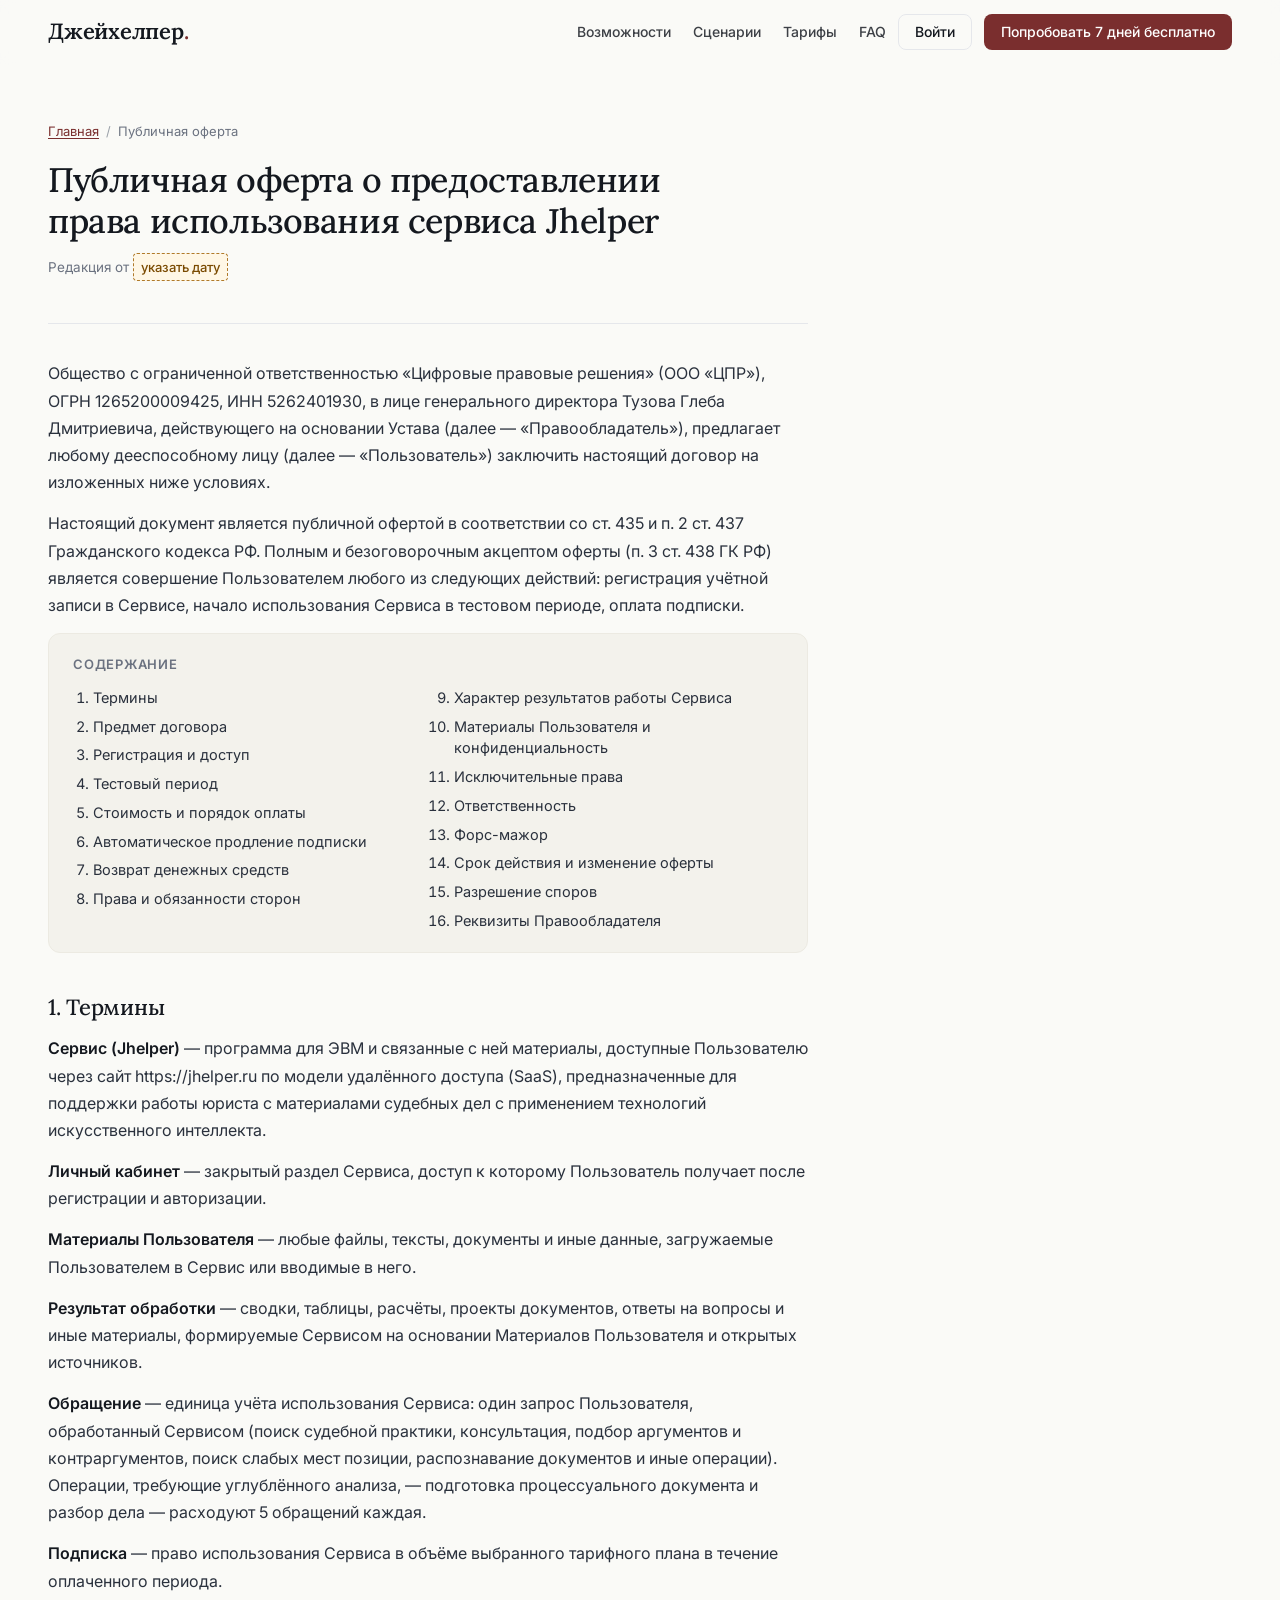
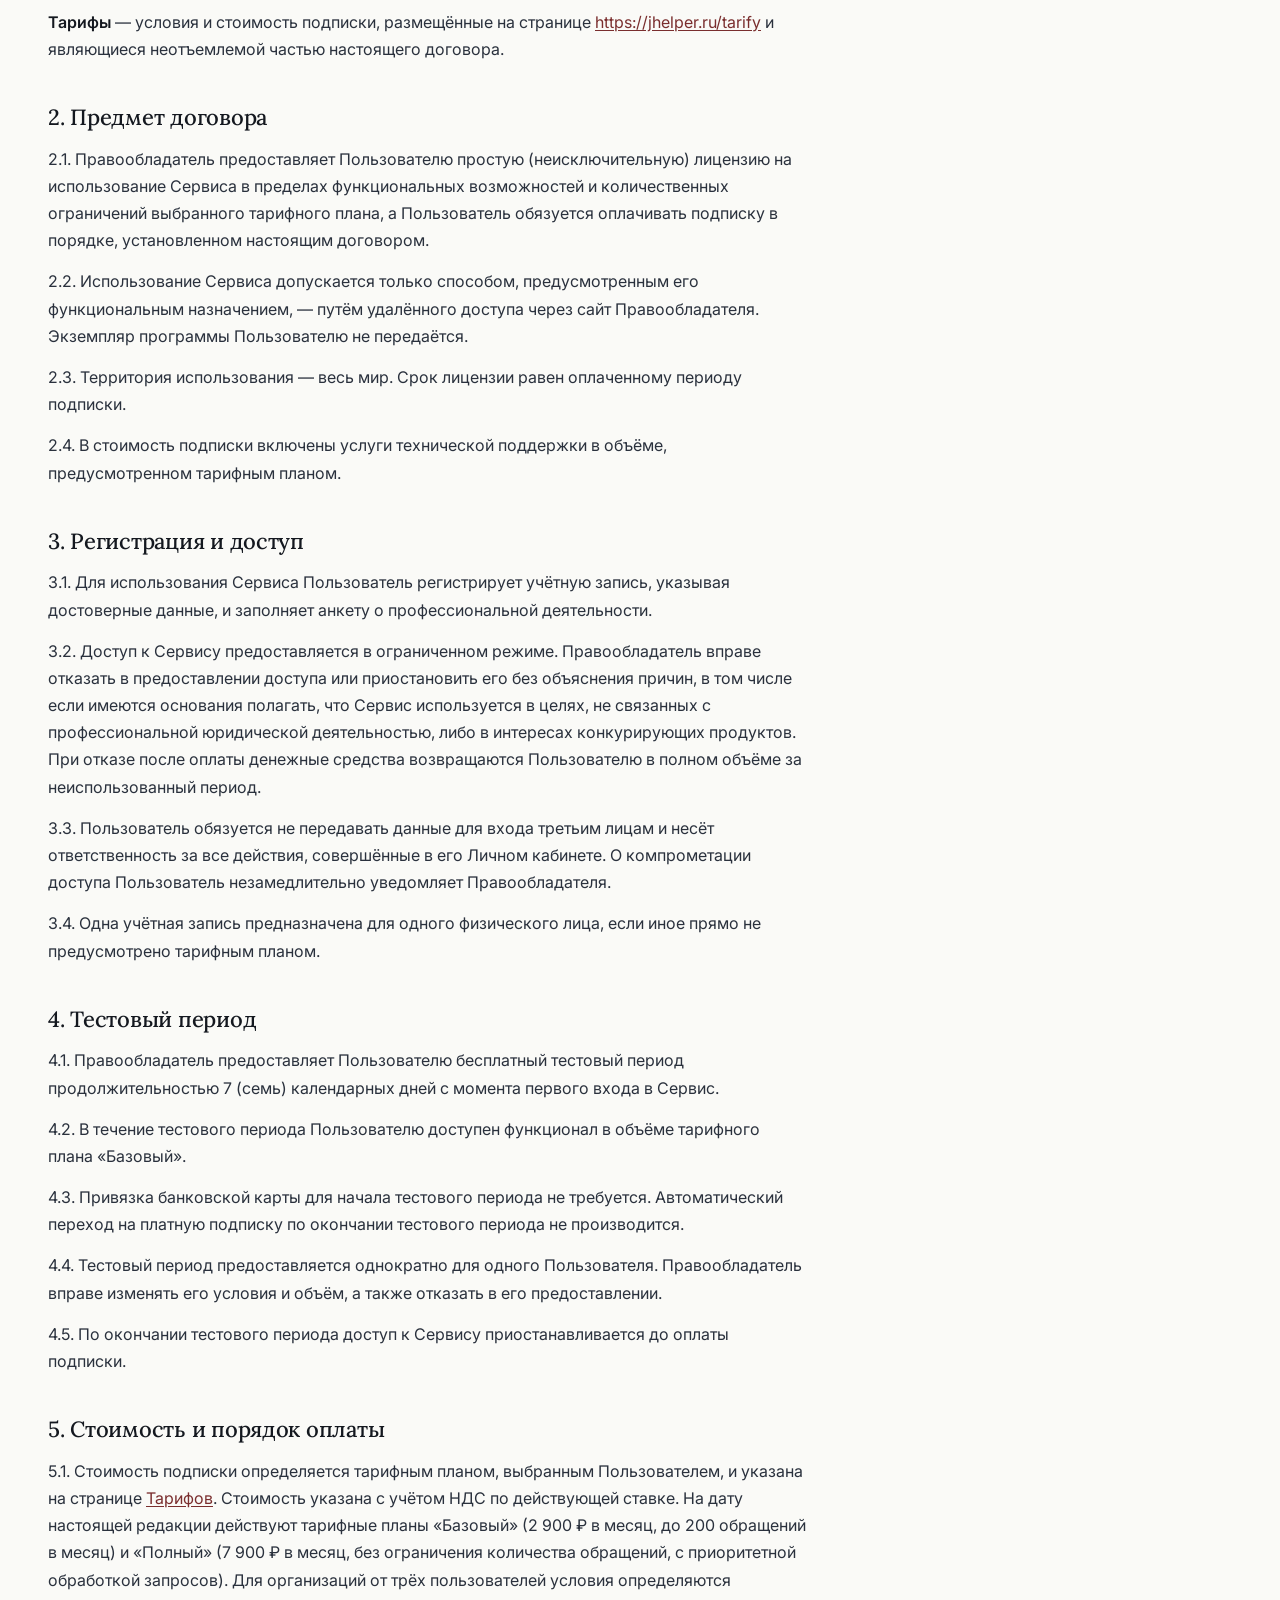
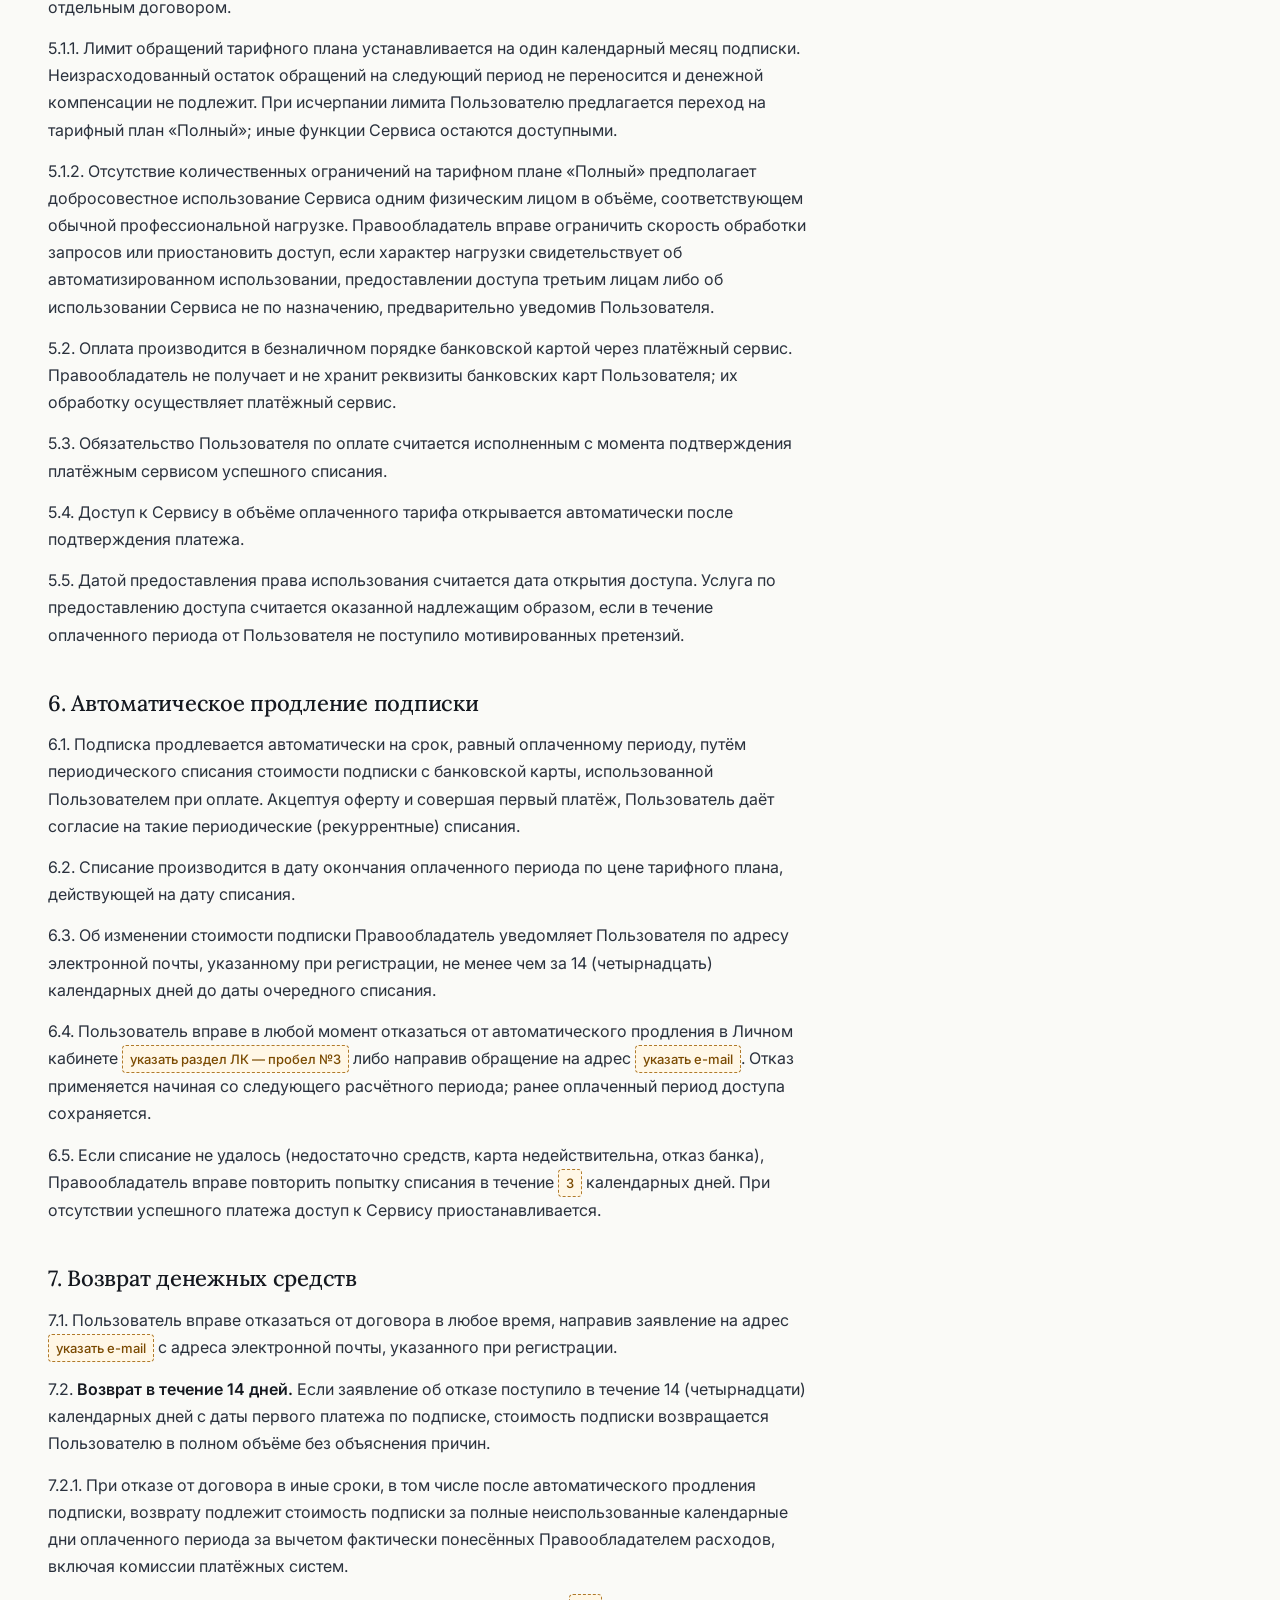
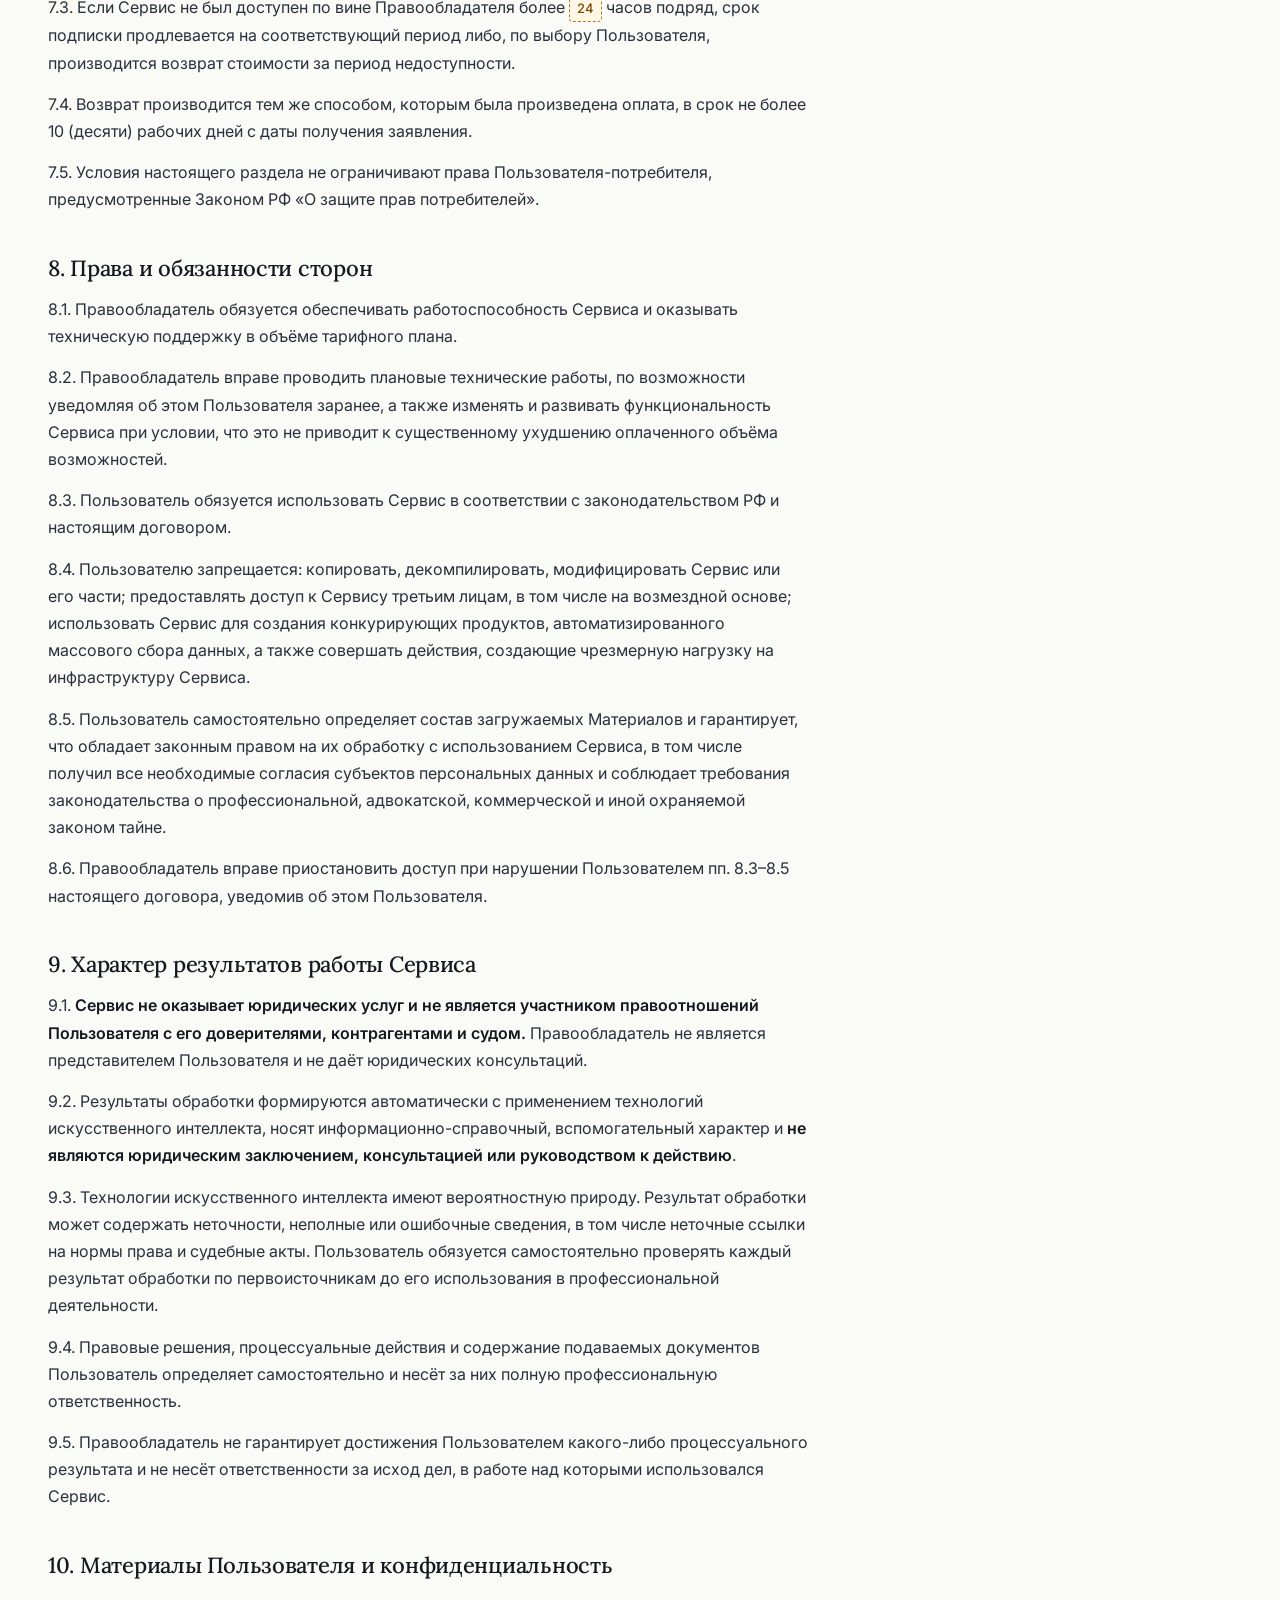
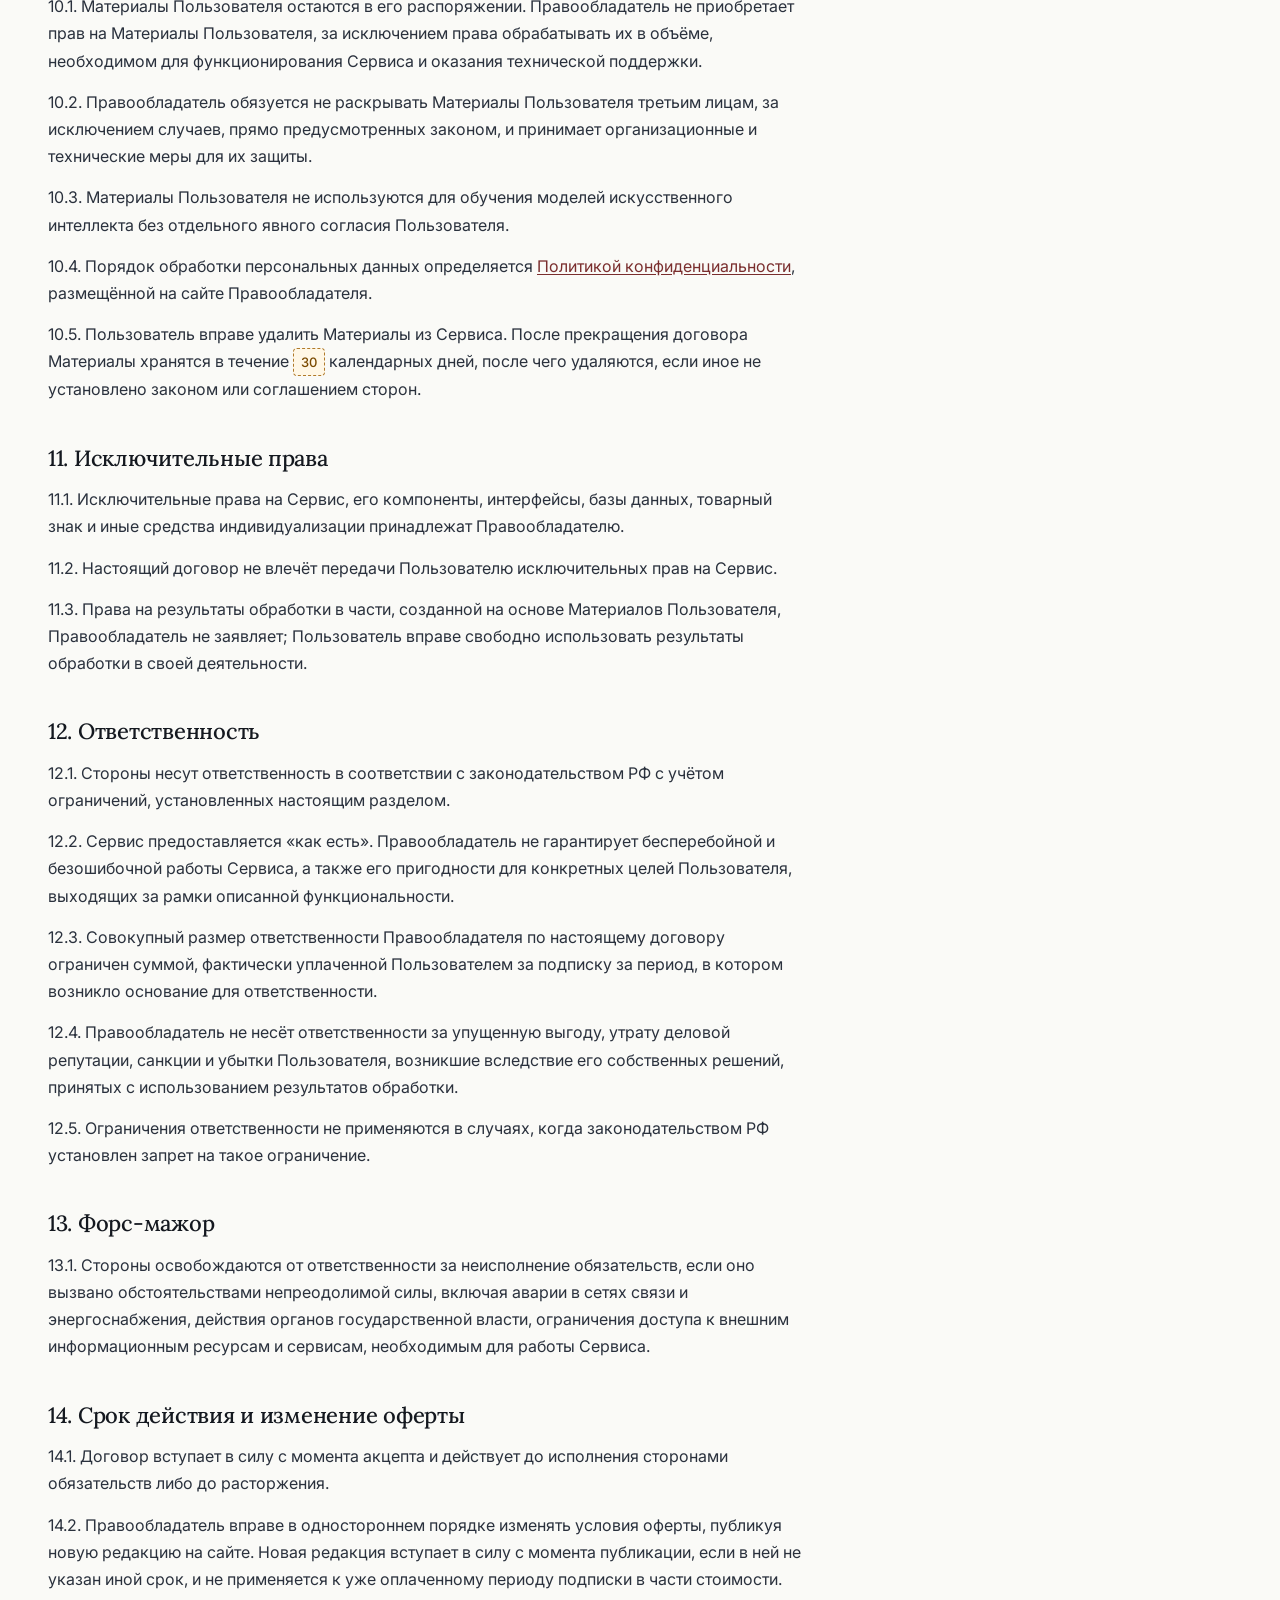
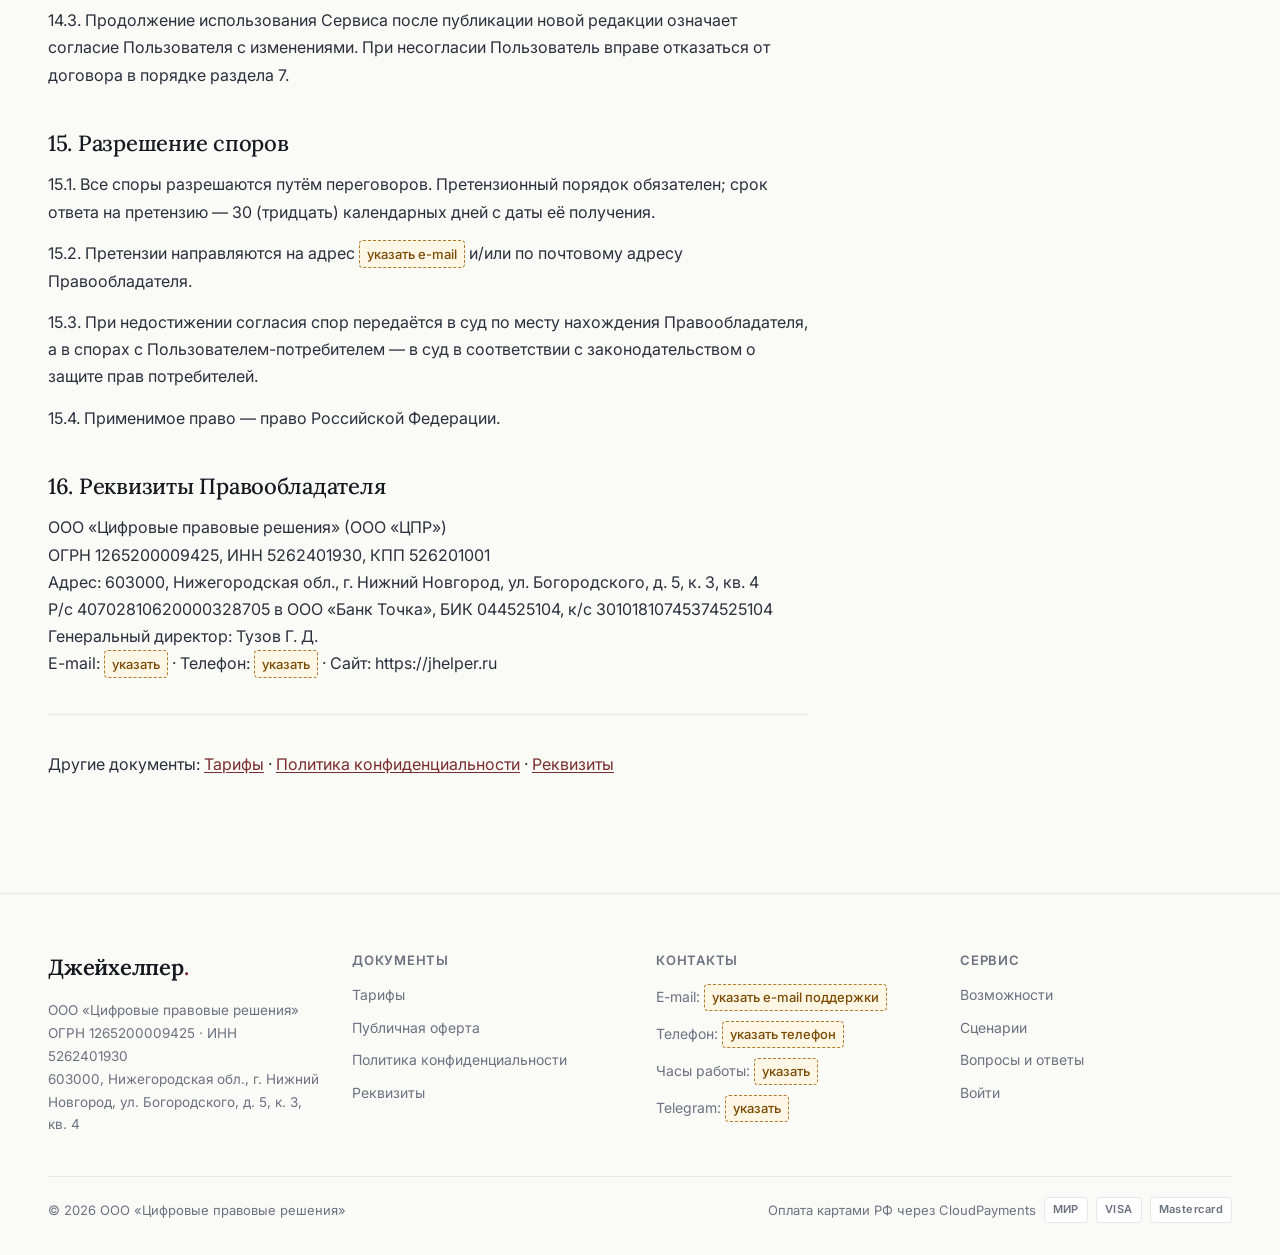
==== oferta/index.html @ c5716c8e "Прототип пересборки лендинга jhelper.ru под доверие Статический HTML/CSS-прототип по «Плану пересбор" ====
<!doctype html>
<html lang="ru">
<head>
<meta charset="utf-8">
<meta name="viewport" content="width=device-width, initial-scale=1, maximum-scale=5, viewport-fit=cover">
<title>Публичная оферта · Джейхелпер</title>
<meta name="description" content="Публичная оферта о предоставлении права использования сервиса Jhelper. ООО «Цифровые правовые решения»: предмет договора, тестовый период, стоимость, автопродление, возврат, ответственность.">
<meta name="robots" content="index, follow">
<link rel="icon" href="data:image/svg+xml;utf8,<svg xmlns='http://www.w3.org/2000/svg' viewBox='0 0 32 32'><rect width='32' height='32' rx='6' fill='%237A2E2E'/><text x='16' y='23' text-anchor='middle' font-family='Georgia,serif' font-size='19' font-weight='600' fill='%23FAFAF7'>Д</text></svg>">
<link rel="preconnect" href="https://fonts.googleapis.com">
<link rel="preconnect" href="https://fonts.gstatic.com" crossorigin>
<link rel="stylesheet" href="https://fonts.googleapis.com/css2?family=Inter:wght@400;500;600;700&family=Lora:ital,wght@0,400;0,500;0,600;1,400;1,500&display=swap">
<link rel="stylesheet" href="/assets/tokens.css">
<link rel="stylesheet" href="/assets/legal.css">
</head>
<body>

<header class="app-header" id="header">
  <div class="container-x app-header-inner">
    <a href="/" class="logo">Джейхелпер<span class="dot">.</span></a>
    <nav class="nav">
      <div class="nav-links">
        <a href="/#features">Возможности</a>
        <a href="/#use-cases">Сценарии</a>
        <a href="/tarify">Тарифы</a>
        <a href="/#faq">FAQ</a>
      </div>
      <a href="/#signin" class="btn btn-secondary btn-sm">Войти</a>
      <a href="/#trial" class="btn btn-primary btn-sm">Попробовать 7 дней бесплатно</a>
      <button class="menu-toggle" id="menuToggle" aria-label="Меню" aria-expanded="false">
        <svg width="20" height="20" viewBox="0 0 24 24" fill="none" stroke="currentColor" stroke-width="1.8" stroke-linecap="round"><path d="M4 7h16M4 12h16M4 17h16"/></svg>
      </button>
    </nav>
  </div>
</header>

<div class="mobile-menu" id="mobileMenu">
  <a href="/#features">Возможности</a>
  <a href="/#use-cases">Сценарии</a>
  <a href="/tarify">Тарифы</a>
  <a href="/#faq">FAQ</a>
  <a href="/#trial" class="btn btn-primary">Попробовать 7 дней бесплатно</a>
</div>

<main class="legal-page">
  <div class="container-x">
    <div class="legal-doc">

      <div class="breadcrumbs"><a href="/">Главная</a><span class="sep">/</span>Публичная оферта</div>

      <div class="legal-head">
        <h1>Публичная оферта о предоставлении права использования сервиса Jhelper</h1>
        <p class="meta">Редакция от <span class="todo">указать дату</span></p>
      </div>

      <p>Общество с ограниченной ответственностью «Цифровые правовые решения» (ООО «ЦПР»), ОГРН 1265200009425, ИНН 5262401930, в лице генерального директора Тузова Глеба Дмитриевича, действующего на основании Устава (далее — «Правообладатель»), предлагает любому дееспособному лицу (далее — «Пользователь») заключить настоящий договор на изложенных ниже условиях.</p>

      <p>Настоящий документ является публичной офертой в соответствии со ст. 435 и п. 2 ст. 437 Гражданского кодекса РФ. Полным и безоговорочным акцептом оферты (п. 3 ст. 438 ГК РФ) является совершение Пользователем любого из следующих действий: регистрация учётной записи в Сервисе, начало использования Сервиса в тестовом периоде, оплата подписки.</p>

      <nav class="toc" aria-label="Содержание">
        <div class="toc-title">Содержание</div>
        <ol>
          <li><a href="#p1">Термины</a></li>
          <li><a href="#p2">Предмет договора</a></li>
          <li><a href="#p3">Регистрация и доступ</a></li>
          <li><a href="#p4">Тестовый период</a></li>
          <li><a href="#p5">Стоимость и порядок оплаты</a></li>
          <li><a href="#p6">Автоматическое продление подписки</a></li>
          <li><a href="#p7">Возврат денежных средств</a></li>
          <li><a href="#p8">Права и обязанности сторон</a></li>
          <li><a href="#p9">Характер результатов работы Сервиса</a></li>
          <li><a href="#p10">Материалы Пользователя и конфиденциальность</a></li>
          <li><a href="#p11">Исключительные права</a></li>
          <li><a href="#p12">Ответственность</a></li>
          <li><a href="#p13">Форс-мажор</a></li>
          <li><a href="#p14">Срок действия и изменение оферты</a></li>
          <li><a href="#p15">Разрешение споров</a></li>
          <li><a href="#p16">Реквизиты Правообладателя</a></li>
        </ol>
      </nav>

      <h2 id="p1">1. Термины</h2>
      <p><strong>Сервис (Jhelper)</strong> — программа для ЭВМ и связанные с ней материалы, доступные Пользователю через сайт https://jhelper.ru по модели удалённого доступа (SaaS), предназначенные для поддержки работы юриста с материалами судебных дел с применением технологий искусственного интеллекта.</p>
      <p><strong>Личный кабинет</strong> — закрытый раздел Сервиса, доступ к которому Пользователь получает после регистрации и авторизации.</p>
      <p><strong>Материалы Пользователя</strong> — любые файлы, тексты, документы и иные данные, загружаемые Пользователем в Сервис или вводимые в него.</p>
      <p><strong>Результат обработки</strong> — сводки, таблицы, расчёты, проекты документов, ответы на вопросы и иные материалы, формируемые Сервисом на основании Материалов Пользователя и открытых источников.</p>
      <p><strong>Обращение</strong> — единица учёта использования Сервиса: один запрос Пользователя, обработанный Сервисом (поиск судебной практики, консультация, подбор аргументов и контраргументов, поиск слабых мест позиции, распознавание документов и иные операции). Операции, требующие углублённого анализа, — подготовка процессуального документа и разбор дела — расходуют 5 обращений каждая.</p>
      <p><strong>Подписка</strong> — право использования Сервиса в объёме выбранного тарифного плана в течение оплаченного периода.</p>
      <p><strong>Тарифы</strong> — условия и стоимость подписки, размещённые на странице <a href="/tarify">https://jhelper.ru/tarify</a> и являющиеся неотъемлемой частью настоящего договора.</p>

      <h2 id="p2">2. Предмет договора</h2>
      <p>2.1. Правообладатель предоставляет Пользователю простую (неисключительную) лицензию на использование Сервиса в пределах функциональных возможностей и количественных ограничений выбранного тарифного плана, а Пользователь обязуется оплачивать подписку в порядке, установленном настоящим договором.</p>
      <p>2.2. Использование Сервиса допускается только способом, предусмотренным его функциональным назначением, — путём удалённого доступа через сайт Правообладателя. Экземпляр программы Пользователю не передаётся.</p>
      <p>2.3. Территория использования — весь мир. Срок лицензии равен оплаченному периоду подписки.</p>
      <p>2.4. В стоимость подписки включены услуги технической поддержки в объёме, предусмотренном тарифным планом.</p>

      <h2 id="p3">3. Регистрация и доступ</h2>
      <p>3.1. Для использования Сервиса Пользователь регистрирует учётную запись, указывая достоверные данные, и заполняет анкету о профессиональной деятельности.</p>
      <p>3.2. Доступ к Сервису предоставляется в ограниченном режиме. Правообладатель вправе отказать в предоставлении доступа или приостановить его без объяснения причин, в том числе если имеются основания полагать, что Сервис используется в целях, не связанных с профессиональной юридической деятельностью, либо в интересах конкурирующих продуктов. При отказе после оплаты денежные средства возвращаются Пользователю в полном объёме за неиспользованный период.</p>
      <p>3.3. Пользователь обязуется не передавать данные для входа третьим лицам и несёт ответственность за все действия, совершённые в его Личном кабинете. О компрометации доступа Пользователь незамедлительно уведомляет Правообладателя.</p>
      <p>3.4. Одна учётная запись предназначена для одного физического лица, если иное прямо не предусмотрено тарифным планом.</p>

      <h2 id="p4">4. Тестовый период</h2>
      <p>4.1. Правообладатель предоставляет Пользователю бесплатный тестовый период продолжительностью 7 (семь) календарных дней с момента первого входа в Сервис.</p>
      <p>4.2. В течение тестового периода Пользователю доступен функционал в объёме тарифного плана «Базовый».</p>
      <p>4.3. Привязка банковской карты для начала тестового периода не требуется. Автоматический переход на платную подписку по окончании тестового периода не производится.</p>
      <p>4.4. Тестовый период предоставляется однократно для одного Пользователя. Правообладатель вправе изменять его условия и объём, а также отказать в его предоставлении.</p>
      <p>4.5. По окончании тестового периода доступ к Сервису приостанавливается до оплаты подписки.</p>

      <h2 id="p5">5. Стоимость и порядок оплаты</h2>
      <p>5.1. Стоимость подписки определяется тарифным планом, выбранным Пользователем, и указана на странице <a href="/tarify">Тарифов</a>. Стоимость указана с учётом НДС по действующей ставке. На дату настоящей редакции действуют тарифные планы «Базовый» (2 900 ₽ в месяц, до 200 обращений в месяц) и «Полный» (7 900 ₽ в месяц, без ограничения количества обращений, с приоритетной обработкой запросов). Для организаций от трёх пользователей условия определяются отдельным договором.</p>
      <p>5.1.1. Лимит обращений тарифного плана устанавливается на один календарный месяц подписки. Неизрасходованный остаток обращений на следующий период не переносится и денежной компенсации не подлежит. При исчерпании лимита Пользователю предлагается переход на тарифный план «Полный»; иные функции Сервиса остаются доступными.</p>
      <p>5.1.2. Отсутствие количественных ограничений на тарифном плане «Полный» предполагает добросовестное использование Сервиса одним физическим лицом в объёме, соответствующем обычной профессиональной нагрузке. Правообладатель вправе ограничить скорость обработки запросов или приостановить доступ, если характер нагрузки свидетельствует об автоматизированном использовании, предоставлении доступа третьим лицам либо об использовании Сервиса не по назначению, предварительно уведомив Пользователя.</p>
      <p>5.2. Оплата производится в безналичном порядке банковской картой через платёжный сервис. Правообладатель не получает и не хранит реквизиты банковских карт Пользователя; их обработку осуществляет платёжный сервис.</p>
      <p>5.3. Обязательство Пользователя по оплате считается исполненным с момента подтверждения платёжным сервисом успешного списания.</p>
      <p>5.4. Доступ к Сервису в объёме оплаченного тарифа открывается автоматически после подтверждения платежа.</p>
      <p>5.5. Датой предоставления права использования считается дата открытия доступа. Услуга по предоставлению доступа считается оказанной надлежащим образом, если в течение оплаченного периода от Пользователя не поступило мотивированных претензий.</p>

      <h2 id="p6">6. Автоматическое продление подписки</h2>
      <p>6.1. Подписка продлевается автоматически на срок, равный оплаченному периоду, путём периодического списания стоимости подписки с банковской карты, использованной Пользователем при оплате. Акцептуя оферту и совершая первый платёж, Пользователь даёт согласие на такие периодические (рекуррентные) списания.</p>
      <p>6.2. Списание производится в дату окончания оплаченного периода по цене тарифного плана, действующей на дату списания.</p>
      <p>6.3. Об изменении стоимости подписки Правообладатель уведомляет Пользователя по адресу электронной почты, указанному при регистрации, не менее чем за 14 (четырнадцать) календарных дней до даты очередного списания.</p>
      <p>6.4. Пользователь вправе в любой момент отказаться от автоматического продления в Личном кабинете <span class="todo">указать раздел ЛК — пробел №3</span> либо направив обращение на адрес <span class="todo">указать e-mail</span>. Отказ применяется начиная со следующего расчётного периода; ранее оплаченный период доступа сохраняется.</p>
      <p>6.5. Если списание не удалось (недостаточно средств, карта недействительна, отказ банка), Правообладатель вправе повторить попытку списания в течение <span class="todo">3</span> календарных дней. При отсутствии успешного платежа доступ к Сервису приостанавливается.</p>

      <h2 id="p7">7. Возврат денежных средств</h2>
      <p>7.1. Пользователь вправе отказаться от договора в любое время, направив заявление на адрес <span class="todo">указать e-mail</span> с адреса электронной почты, указанного при регистрации.</p>
      <p>7.2. <strong>Возврат в течение 14 дней.</strong> Если заявление об отказе поступило в течение 14 (четырнадцати) календарных дней с даты первого платежа по подписке, стоимость подписки возвращается Пользователю в полном объёме без объяснения причин.</p>
      <p>7.2.1. При отказе от договора в иные сроки, в том числе после автоматического продления подписки, возврату подлежит стоимость подписки за полные неиспользованные календарные дни оплаченного периода за вычетом фактически понесённых Правообладателем расходов, включая комиссии платёжных систем.</p>
      <p>7.3. Если Сервис не был доступен по вине Правообладателя более <span class="todo">24</span> часов подряд, срок подписки продлевается на соответствующий период либо, по выбору Пользователя, производится возврат стоимости за период недоступности.</p>
      <p>7.4. Возврат производится тем же способом, которым была произведена оплата, в срок не более 10 (десяти) рабочих дней с даты получения заявления.</p>
      <p>7.5. Условия настоящего раздела не ограничивают права Пользователя-потребителя, предусмотренные Законом РФ «О защите прав потребителей».</p>

      <h2 id="p8">8. Права и обязанности сторон</h2>
      <p>8.1. Правообладатель обязуется обеспечивать работоспособность Сервиса и оказывать техническую поддержку в объёме тарифного плана.</p>
      <p>8.2. Правообладатель вправе проводить плановые технические работы, по возможности уведомляя об этом Пользователя заранее, а также изменять и развивать функциональность Сервиса при условии, что это не приводит к существенному ухудшению оплаченного объёма возможностей.</p>
      <p>8.3. Пользователь обязуется использовать Сервис в соответствии с законодательством РФ и настоящим договором.</p>
      <p>8.4. Пользователю запрещается: копировать, декомпилировать, модифицировать Сервис или его части; предоставлять доступ к Сервису третьим лицам, в том числе на возмездной основе; использовать Сервис для создания конкурирующих продуктов, автоматизированного массового сбора данных, а также совершать действия, создающие чрезмерную нагрузку на инфраструктуру Сервиса.</p>
      <p>8.5. Пользователь самостоятельно определяет состав загружаемых Материалов и гарантирует, что обладает законным правом на их обработку с использованием Сервиса, в том числе получил все необходимые согласия субъектов персональных данных и соблюдает требования законодательства о профессиональной, адвокатской, коммерческой и иной охраняемой законом тайне.</p>
      <p>8.6. Правообладатель вправе приостановить доступ при нарушении Пользователем пп. 8.3–8.5 настоящего договора, уведомив об этом Пользователя.</p>

      <h2 id="p9">9. Характер результатов работы Сервиса</h2>
      <p>9.1. <strong>Сервис не оказывает юридических услуг и не является участником правоотношений Пользователя с его доверителями, контрагентами и судом.</strong> Правообладатель не является представителем Пользователя и не даёт юридических консультаций.</p>
      <p>9.2. Результаты обработки формируются автоматически с применением технологий искусственного интеллекта, носят информационно-справочный, вспомогательный характер и <strong>не являются юридическим заключением, консультацией или руководством к действию</strong>.</p>
      <p>9.3. Технологии искусственного интеллекта имеют вероятностную природу. Результат обработки может содержать неточности, неполные или ошибочные сведения, в том числе неточные ссылки на нормы права и судебные акты. Пользователь обязуется самостоятельно проверять каждый результат обработки по первоисточникам до его использования в профессиональной деятельности.</p>
      <p>9.4. Правовые решения, процессуальные действия и содержание подаваемых документов Пользователь определяет самостоятельно и несёт за них полную профессиональную ответственность.</p>
      <p>9.5. Правообладатель не гарантирует достижения Пользователем какого-либо процессуального результата и не несёт ответственности за исход дел, в работе над которыми использовался Сервис.</p>

      <h2 id="p10">10. Материалы Пользователя и конфиденциальность</h2>
      <p>10.1. Материалы Пользователя остаются в его распоряжении. Правообладатель не приобретает прав на Материалы Пользователя, за исключением права обрабатывать их в объёме, необходимом для функционирования Сервиса и оказания технической поддержки.</p>
      <p>10.2. Правообладатель обязуется не раскрывать Материалы Пользователя третьим лицам, за исключением случаев, прямо предусмотренных законом, и принимает организационные и технические меры для их защиты.</p>
      <p>10.3. Материалы Пользователя не используются для обучения моделей искусственного интеллекта без отдельного явного согласия Пользователя.</p>
      <p>10.4. Порядок обработки персональных данных определяется <a href="/privacy">Политикой конфиденциальности</a>, размещённой на сайте Правообладателя.</p>
      <p>10.5. Пользователь вправе удалить Материалы из Сервиса. После прекращения договора Материалы хранятся в течение <span class="todo">30</span> календарных дней, после чего удаляются, если иное не установлено законом или соглашением сторон.</p>

      <h2 id="p11">11. Исключительные права</h2>
      <p>11.1. Исключительные права на Сервис, его компоненты, интерфейсы, базы данных, товарный знак и иные средства индивидуализации принадлежат Правообладателю.</p>
      <p>11.2. Настоящий договор не влечёт передачи Пользователю исключительных прав на Сервис.</p>
      <p>11.3. Права на результаты обработки в части, созданной на основе Материалов Пользователя, Правообладатель не заявляет; Пользователь вправе свободно использовать результаты обработки в своей деятельности.</p>

      <h2 id="p12">12. Ответственность</h2>
      <p>12.1. Стороны несут ответственность в соответствии с законодательством РФ с учётом ограничений, установленных настоящим разделом.</p>
      <p>12.2. Сервис предоставляется «как есть». Правообладатель не гарантирует бесперебойной и безошибочной работы Сервиса, а также его пригодности для конкретных целей Пользователя, выходящих за рамки описанной функциональности.</p>
      <p>12.3. Совокупный размер ответственности Правообладателя по настоящему договору ограничен суммой, фактически уплаченной Пользователем за подписку за период, в котором возникло основание для ответственности.</p>
      <p>12.4. Правообладатель не несёт ответственности за упущенную выгоду, утрату деловой репутации, санкции и убытки Пользователя, возникшие вследствие его собственных решений, принятых с использованием результатов обработки.</p>
      <p>12.5. Ограничения ответственности не применяются в случаях, когда законодательством РФ установлен запрет на такое ограничение.</p>

      <h2 id="p13">13. Форс-мажор</h2>
      <p>13.1. Стороны освобождаются от ответственности за неисполнение обязательств, если оно вызвано обстоятельствами непреодолимой силы, включая аварии в сетях связи и энергоснабжения, действия органов государственной власти, ограничения доступа к внешним информационным ресурсам и сервисам, необходимым для работы Сервиса.</p>

      <h2 id="p14">14. Срок действия и изменение оферты</h2>
      <p>14.1. Договор вступает в силу с момента акцепта и действует до исполнения сторонами обязательств либо до расторжения.</p>
      <p>14.2. Правообладатель вправе в одностороннем порядке изменять условия оферты, публикуя новую редакцию на сайте. Новая редакция вступает в силу с момента публикации, если в ней не указан иной срок, и не применяется к уже оплаченному периоду подписки в части стоимости.</p>
      <p>14.3. Продолжение использования Сервиса после публикации новой редакции означает согласие Пользователя с изменениями. При несогласии Пользователь вправе отказаться от договора в порядке раздела 7.</p>

      <h2 id="p15">15. Разрешение споров</h2>
      <p>15.1. Все споры разрешаются путём переговоров. Претензионный порядок обязателен; срок ответа на претензию — 30 (тридцать) календарных дней с даты её получения.</p>
      <p>15.2. Претензии направляются на адрес <span class="todo">указать e-mail</span> и/или по почтовому адресу Правообладателя.</p>
      <p>15.3. При недостижении согласия спор передаётся в суд по месту нахождения Правообладателя, а в спорах с Пользователем-потребителем — в суд в соответствии с законодательством о защите прав потребителей.</p>
      <p>15.4. Применимое право — право Российской Федерации.</p>

      <h2 id="p16">16. Реквизиты Правообладателя</h2>
      <p>
        ООО «Цифровые правовые решения» (ООО «ЦПР»)<br>
        ОГРН 1265200009425, ИНН 5262401930, КПП 526201001<br>
        Адрес: 603000, Нижегородская обл., г. Нижний Новгород, ул. Богородского, д. 5, к. 3, кв. 4<br>
        Р/с 40702810620000328705 в ООО «Банк Точка», БИК 044525104, к/с 30101810745374525104<br>
        Генеральный директор: Тузов Г. Д.<br>
        E-mail: <span class="todo">указать</span> · Телефон: <span class="todo">указать</span> · Сайт: https://jhelper.ru
      </p>

      <hr>

      <p>Другие документы: <a href="/tarify">Тарифы</a> · <a href="/privacy">Политика конфиденциальности</a> · <a href="/rekvizity">Реквизиты</a></p>

    </div>
  </div>
</main>

<footer class="site-footer">
  <div class="container-x">
    <div class="footer-cols">
      <div>
        <a href="/" class="logo">Джейхелпер<span class="dot">.</span></a>
        <p class="footer-legal">
          ООО «Цифровые правовые решения»<br>
          ОГРН 1265200009425 · ИНН 5262401930<br>
          603000, Нижегородская обл., г. Нижний Новгород, ул. Богородского, д. 5, к. 3, кв. 4
        </p>
      </div>
      <div>
        <div class="footer-col-title">Документы</div>
        <ul class="footer-list">
          <li><a href="/tarify">Тарифы</a></li>
          <li><a href="/oferta">Публичная оферта</a></li>
          <li><a href="/privacy">Политика конфиденциальности</a></li>
          <li><a href="/rekvizity">Реквизиты</a></li>
        </ul>
      </div>
      <div>
        <div class="footer-col-title">Контакты</div>
        <ul class="footer-list">
          <li>E-mail: <span class="todo">указать e-mail поддержки</span></li>
          <li>Телефон: <span class="todo">указать телефон</span></li>
          <li>Часы работы: <span class="todo">указать</span></li>
          <li>Telegram: <span class="todo">указать</span></li>
        </ul>
      </div>
      <div>
        <div class="footer-col-title">Сервис</div>
        <ul class="footer-list">
          <li><a href="/#features">Возможности</a></li>
          <li><a href="/#use-cases">Сценарии</a></li>
          <li><a href="/#faq">Вопросы и ответы</a></li>
          <li><a href="/#signin">Войти</a></li>
        </ul>
      </div>
    </div>
    <div class="footer-bottom">
      <span>© 2026 ООО «Цифровые правовые решения»</span>
      <span class="pay-row">
        Оплата картами РФ через CloudPayments
        <span class="pay-chip">МИР</span>
        <span class="pay-chip">VISA</span>
        <span class="pay-chip">Mastercard</span>
      </span>
    </div>
  </div>
</footer>

<script src="/assets/app.js"></script>
</body>
</html>
---- assets/tokens.css ----
/* ============================================================
   Джейхелпер — дизайн-система
   Токены и базовые компоненты сняты один-в-один с боевого сайта
   jhelper.ru (_next/static/css/c8d12f613b86bd75.css).
   Новых цветов, радиусов и шрифтов не вводится.
   ============================================================ */

:root {
  --bg: #FAFAF7;
  --bg-soft: #F3F2EC;
  --bg-elevated: #FFFFFF;
  --bg-dark: #14181F;

  --text-primary: #14181F;
  --text-secondary: #6B7280;
  --text-muted: #9AA0A8;
  --text-on-dark: #FAFAF7;
  --on-dark-muted: #9AA0A8;

  --border-strong: #E5E7EB;
  --border-soft: #ECEAE2;

  --brand-accent: #7A2E2E;
  --brand-accent-hover: #5F2424;
  --brand-accent-bg: #F5E9E9;
  --secondary-accent: #A8763E;

  --success: #2D7A4E;
  --warning: #B07A2A;

  --font-sans-family: "Inter", -apple-system, BlinkMacSystemFont, "Segoe UI", system-ui, sans-serif;
  --font-serif-family: "Lora", Georgia, "Times New Roman", serif;

  --r-card: 12px;
  --r-btn: 8px;
  --r-pill: 999px;

  --shadow-sm: 0 1px 3px rgba(20, 24, 31, .06);
  --shadow-md: 0 4px 12px rgba(20, 24, 31, .08);
  --shadow-lg: 0 30px 60px -30px rgba(20, 24, 31, .30), 0 12px 24px -12px rgba(20, 24, 31, .10);

  --container: 1240px;

  /* Вторичный текст внутри карточек — с прода (rgb(75,82,96) / rgb(42,49,61)) */
  --text-card-body: #4B5260;
  --text-card-list: #2A313D;
  --text-hero-sub: #404652;
}

/* ---------- Reset ---------- */

*, *::before, *::after { box-sizing: border-box; }

html { -webkit-text-size-adjust: 100%; scroll-behavior: smooth; }

body {
  margin: 0;
  background: var(--bg);
  color: var(--text-primary);
  font-family: var(--font-sans-family);
  font-size: 17px;
  line-height: 1.6;
  -webkit-font-smoothing: antialiased;
  text-rendering: optimizeLegibility;
  width: 100%;
  position: relative;
  overflow-x: hidden;
}

h1, h2, h3, h4 {
  font-family: var(--font-serif-family);
  font-weight: 500;
  letter-spacing: -.012em;
  margin: 0;
  text-wrap: balance;
}

p { margin: 0; }

a { color: inherit; text-decoration: none; }

img, svg { max-width: 100%; }

ul { margin: 0; padding: 0; }

button { font: inherit; }

:focus-visible {
  outline: 2px solid var(--brand-accent);
  outline-offset: 2px;
  border-radius: 4px;
}

/* ---------- Контейнер ---------- */

.container-x {
  margin-left: auto;
  margin-right: auto;
  width: 100%;
  max-width: var(--container);
  padding-left: max(1rem, env(safe-area-inset-left));
  padding-right: max(1rem, env(safe-area-inset-right));
}

@media (min-width: 640px) {
  .container-x {
    padding-left: max(1.75rem, env(safe-area-inset-left));
    padding-right: max(1.75rem, env(safe-area-inset-right));
  }
}

/* ---------- Карточка ---------- */

.card-x {
  background: var(--bg-elevated);
  border: 1px solid var(--border-strong);
  border-radius: var(--r-card);
  padding: 24px;
  box-shadow: var(--shadow-sm);
}

.card-x.is-clickable {
  transition: transform .18s, box-shadow .18s, border-color .18s;
  cursor: pointer;
}

.card-x.is-clickable:hover {
  transform: translateY(-2px);
  box-shadow: var(--shadow-md);
  border-color: #d8d6cd;
}

/* Единственная сетка карточек на сайте */
.card-grid {
  display: grid;
  gap: 16px;
  grid-template-columns: repeat(auto-fit, minmax(min(280px, 100%), 1fr));
}

@media (min-width: 640px) {
  .card-grid { gap: 20px; }
}

/* ---------- Шапка ---------- */

.app-header {
  position: sticky;
  top: 0;
  z-index: 50;
  padding-top: env(safe-area-inset-top);
  background: rgba(250, 250, 247, .85);
  backdrop-filter: saturate(140%) blur(8px);
  -webkit-backdrop-filter: saturate(140%) blur(8px);
  border-bottom: 1px solid transparent;
  transition: border-color .2s, box-shadow .2s;
}

.app-header.scrolled {
  border-bottom-color: var(--border-strong);
  box-shadow: 0 1px 0 rgba(20, 24, 31, .02);
}

.app-header-inner {
  display: flex;
  align-items: center;
  justify-content: space-between;
  height: 64px;
  gap: 12px;
}

.logo {
  font-family: var(--font-serif-family);
  font-weight: 600;
  font-size: 22px;
  color: var(--text-primary);
  letter-spacing: -.01em;
  display: inline-flex;
  align-items: baseline;
  white-space: nowrap;
}

.logo .dot { color: var(--brand-accent); }

.nav {
  display: flex;
  align-items: center;
  gap: 12px;
}

.nav-links {
  display: none;
  align-items: center;
  gap: 22px;
}

.nav-links a {
  font-size: 14px;
  font-weight: 500;
  color: var(--text-primary);
  opacity: .82;
  transition: opacity .15s;
}

.nav-links a:hover { opacity: 1; }

@media (min-width: 1000px) {
  .nav-links { display: flex; }
}

/* Главный CTA в шапке не помещается рядом с «Войти» и бургером на узких
   экранах — прячем его до 640px, как на проде. В мобильном меню он есть. */
.app-header .btn-primary { display: none; }

@media (min-width: 640px) {
  .app-header .btn-primary { display: inline-flex; }
}

.menu-toggle {
  display: inline-flex;
  align-items: center;
  justify-content: center;
  width: 40px;
  height: 40px;
  background: transparent;
  border: 1px solid var(--border-strong);
  border-radius: var(--r-btn);
  color: var(--text-primary);
  cursor: pointer;
}

@media (min-width: 1000px) {
  .menu-toggle { display: none; }
}

.mobile-menu {
  display: none;
  flex-direction: column;
  gap: 4px;
  padding: 8px max(1rem, env(safe-area-inset-left)) 20px;
  background: var(--bg);
  border-bottom: 1px solid var(--border-strong);
  position: sticky;
  top: 64px;
  z-index: 49;
}

.mobile-menu.open { display: flex; }

@media (min-width: 1000px) {
  .mobile-menu.open { display: none; }
}

.mobile-menu a {
  padding: 12px 4px;
  font-size: 16px;
  font-weight: 500;
  border-bottom: 1px solid var(--border-soft);
}

.mobile-menu .btn { margin-top: 12px; justify-content: center; }

/* ---------- Кнопки ---------- */

.btn {
  display: inline-flex;
  align-items: center;
  justify-content: center;
  white-space: nowrap;
  font-family: var(--font-sans-family);
  font-weight: 500;
  gap: 10px;
  border: 1px solid transparent;
  border-radius: var(--r-btn);
  padding: 16px 26px;
  font-size: 17px;
  line-height: 1;
  cursor: pointer;
  transition: background-color .15s, border-color .15s, color .15s;
}

.btn-primary {
  background: var(--brand-accent);
  color: #fff;
}

.btn-primary:hover {
  background: var(--brand-accent-hover);
  color: #fff;
}

.btn-secondary {
  background: transparent;
  border-color: var(--border-strong);
  color: var(--text-primary);
}

.btn-secondary:hover {
  background: #fff;
  border-color: #cfd1d6;
}

.btn-sm {
  padding: 10px 16px;
  font-size: 14px;
}

.btn-block { width: 100%; }

/* Вторичная кнопка на тёмном фоне (CTA-блок) */
.btn-on-dark {
  background: transparent;
  border-color: rgba(250, 250, 247, .28);
  color: var(--text-on-dark);
}

.btn-on-dark:hover {
  background: rgba(250, 250, 247, .08);
  border-color: rgba(250, 250, 247, .5);
  color: var(--text-on-dark);
}

/* ---------- Секции и заголовки ---------- */

.section {
  padding: 64px 0;
}

@media (min-width: 640px) {
  .section { padding: 110px 0; }
}

.section-soft { background: var(--bg-soft); }
.section-dark { background: var(--bg-dark); color: var(--text-on-dark); }

.sec-eyebrow {
  font-size: 13px;
  font-weight: 600;
  letter-spacing: .08em;
  text-transform: uppercase;
  color: var(--brand-accent);
  margin-bottom: 14px;
}

.sec-title {
  font-size: clamp(28px, 3.5vw, 40px);
  max-width: 720px;
  margin-bottom: 48px;
}

.sec-title.with-lede { margin-bottom: 16px; }

.sec-lede {
  font-size: 17px;
  line-height: 1.6;
  color: var(--text-card-body);
  max-width: 680px;
  margin-bottom: 48px;
}

/* ---------- Карточка: внутренняя типографика ---------- */

.card-title {
  font-size: 20px;
  font-weight: 500;
  line-height: 1.25;
}

.card-text {
  font-size: 15px;
  line-height: 1.55;
  color: var(--text-card-body);
}

.check-list {
  list-style: none;
  padding: 0;
  margin: 8px 0 0;
  display: flex;
  flex-direction: column;
  gap: 8px;
}

.check-list li {
  display: grid;
  grid-template-columns: 16px 1fr;
  gap: 10px;
  font-size: 14px;
  line-height: 1.5;
  color: var(--text-card-list);
  align-items: start;
}

.check-list svg {
  color: var(--brand-accent);
  margin-top: 3px;
}

/* ---------- Пилюля-бейдж ---------- */

.badge {
  display: inline-block;
  background: var(--brand-accent-bg);
  color: var(--brand-accent);
  font-size: 12px;
  font-weight: 600;
  letter-spacing: .06em;
  text-transform: uppercase;
  padding: 4px 10px;
  border-radius: var(--r-pill);
}

/* ---------- Служебное: только для прототипа ---------- */

/* Незаполненные данные. Перед публикацией не должно остаться ни одного. */
.todo {
  display: inline-block;
  background: #FFF7E6;
  border: 1px dashed var(--warning);
  color: #7A4A00;
  font-size: 13px;
  font-weight: 500;
  padding: 2px 7px;
  border-radius: 4px;
}

/* Комментарий к блоку — виден только в прототипе, в прод не переносится. */
.note {
  background: var(--brand-accent-bg);
  border-left: 3px solid var(--brand-accent);
  border-radius: 0 var(--r-btn) var(--r-btn) 0;
  padding: 12px 16px;
  font-size: 13px;
  line-height: 1.55;
  color: #5F2424;
  margin-bottom: 28px;
  max-width: 860px;
}

.note strong { font-weight: 600; }

/* ---------- Футер ---------- */

.site-footer {
  background: var(--bg);
  padding: 56px 0 32px;
  border-top: 1px solid var(--border-strong);
}

.footer-cols {
  display: grid;
  gap: 32px;
  grid-template-columns: repeat(auto-fit, minmax(min(260px, 100%), 1fr));
}

.footer-col-title {
  font-family: var(--font-sans-family);
  font-size: 13px;
  font-weight: 600;
  letter-spacing: .06em;
  text-transform: uppercase;
  color: var(--text-secondary);
  margin-bottom: 14px;
}

.footer-legal {
  font-size: 13.5px;
  line-height: 1.7;
  color: var(--text-secondary);
  margin-top: 14px;
  max-width: 340px;
}

.footer-list {
  list-style: none;
  display: flex;
  flex-direction: column;
  gap: 10px;
  font-size: 14px;
  color: var(--text-secondary);
}

.footer-list a { transition: color .15s; }
.footer-list a:hover { color: var(--brand-accent); }

.footer-bottom {
  margin-top: 40px;
  padding-top: 20px;
  border-top: 1px solid var(--border-strong);
  display: flex;
  justify-content: space-between;
  align-items: center;
  gap: 16px;
  flex-wrap: wrap;
  color: var(--text-secondary);
  font-size: 13px;
}

.pay-row {
  display: flex;
  align-items: center;
  gap: 8px;
  flex-wrap: wrap;
}

.pay-chip {
  border: 1px solid var(--border-strong);
  border-radius: 4px;
  background: var(--bg-elevated);
  padding: 3px 8px;
  font-size: 11px;
  font-weight: 600;
  letter-spacing: .04em;
  color: var(--text-secondary);
}

/* ---------- Утилиты ---------- */

.stack-8 { display: flex; flex-direction: column; gap: 8px; }
.stack-12 { display: flex; flex-direction: column; gap: 12px; }
.fineprint { font-size: 13.5px; color: var(--text-secondary); }
.visually-hidden {
  position: absolute; width: 1px; height: 1px; padding: 0; margin: -1px;
  overflow: hidden; clip: rect(0 0 0 0); white-space: nowrap; border: 0;
}
---- assets/legal.css ----
/* ============================================================
   Джейхелпер — типографика юридических страниц
   /tarify · /oferta · /privacy · /rekvizity
   ============================================================ */

.legal-page {
  padding: 40px 0 80px;
}

@media (min-width: 640px) {
  .legal-page { padding: 56px 0 100px; }
}

.legal-doc {
  max-width: 760px;
}

.legal-head {
  padding-bottom: 28px;
  margin-bottom: 36px;
  border-bottom: 1px solid var(--border-strong);
}

.legal-head h1 {
  font-size: clamp(28px, 4vw, 34px);
  line-height: 1.2;
  margin: 0 0 12px;
}

.legal-head .meta {
  font-size: 13.5px;
  color: var(--text-secondary);
}

.breadcrumbs {
  font-size: 13px;
  color: var(--text-secondary);
  margin-bottom: 18px;
}

.breadcrumbs a { color: var(--brand-accent); }
.breadcrumbs a:hover { text-decoration: underline; }
.breadcrumbs .sep { margin: 0 7px; color: var(--text-muted); }

.legal-doc h2 {
  font-size: 22px;
  line-height: 1.3;
  margin: 40px 0 14px;
  scroll-margin-top: 84px;
}

.legal-doc h2:first-child { margin-top: 0; }

.legal-doc h3 {
  font-size: 18px;
  line-height: 1.35;
  margin: 28px 0 10px;
}

.legal-doc p {
  font-size: 16px;
  line-height: 1.7;
  color: var(--text-card-list);
  margin: 0 0 14px;
}

.legal-doc ul,
.legal-doc ol {
  margin: 0 0 16px;
  padding-left: 22px;
  font-size: 16px;
  line-height: 1.7;
  color: var(--text-card-list);
}

.legal-doc li { margin-bottom: 8px; }

.legal-doc a {
  color: var(--brand-accent);
  text-decoration: underline;
  text-underline-offset: 2px;
}

.legal-doc strong { font-weight: 600; color: var(--text-primary); }

.legal-doc hr {
  border: 0;
  border-top: 1px solid var(--border-strong);
  margin: 36px 0;
}

.legal-doc table {
  width: 100%;
  border-collapse: collapse;
  margin: 0 0 20px;
  font-size: 15px;
}

.legal-doc th,
.legal-doc td {
  border: 1px solid var(--border-strong);
  padding: 10px 14px;
  text-align: left;
  vertical-align: top;
  line-height: 1.55;
}

.legal-doc th {
  background: var(--bg-soft);
  font-weight: 600;
  font-size: 14px;
}

.table-wrap { overflow-x: auto; margin-bottom: 20px; }
.table-wrap table { margin-bottom: 0; }

/* Список определений — реквизиты */
.legal-doc dl {
  margin: 0 0 24px;
  display: grid;
  grid-template-columns: 1fr;
  gap: 0;
}

@media (min-width: 640px) {
  .legal-doc dl { grid-template-columns: 300px 1fr; }
}

.legal-doc dt {
  font-size: 14px;
  font-weight: 600;
  color: var(--text-secondary);
  padding: 12px 0 2px;
  border-top: 1px solid var(--border-soft);
}

.legal-doc dd {
  margin: 0;
  font-size: 16px;
  line-height: 1.6;
  color: var(--text-card-list);
  padding: 0 0 12px;
}

@media (min-width: 640px) {
  .legal-doc dd {
    padding: 12px 0;
    border-top: 1px solid var(--border-soft);
  }
  .legal-doc dt { padding: 12px 16px 12px 0; }
}

/* Оглавление длинных документов */
.toc {
  background: var(--bg-soft);
  border: 1px solid var(--border-soft);
  border-radius: var(--r-card);
  padding: 20px 24px;
  margin-bottom: 40px;
}

.toc-title {
  font-size: 13px;
  font-weight: 600;
  letter-spacing: .06em;
  text-transform: uppercase;
  color: var(--text-secondary);
  margin-bottom: 12px;
}

.toc ol {
  margin: 0;
  padding-left: 20px;
  font-size: 14.5px;
  line-height: 1.5;
  columns: 1;
}

@media (min-width: 640px) {
  .toc ol { columns: 2; column-gap: 32px; }
}

.toc li { margin-bottom: 7px; break-inside: avoid; }

.toc a {
  color: var(--text-card-list);
  text-decoration: none;
}

.toc a:hover { color: var(--brand-accent); text-decoration: underline; }

/* Карточки тарифов на странице /tarify */
.legal-doc .card-grid { margin-bottom: 28px; }
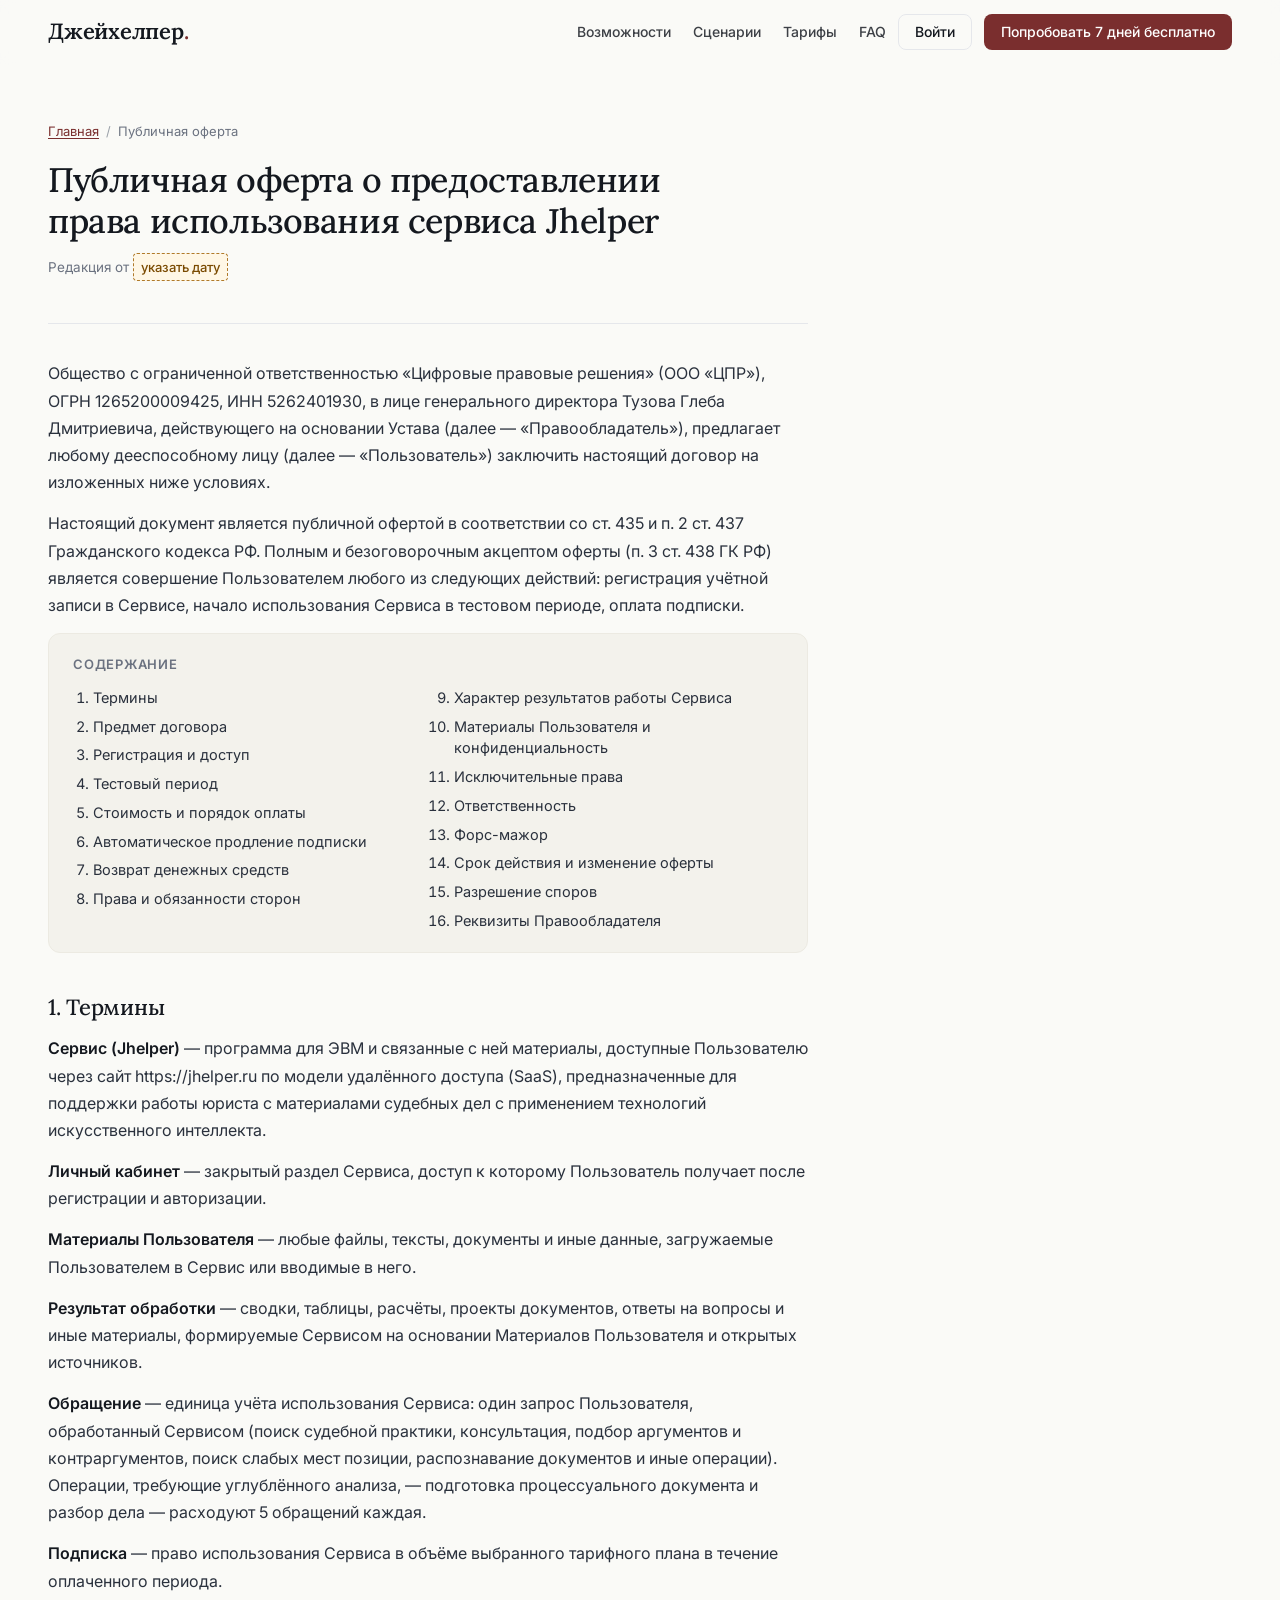
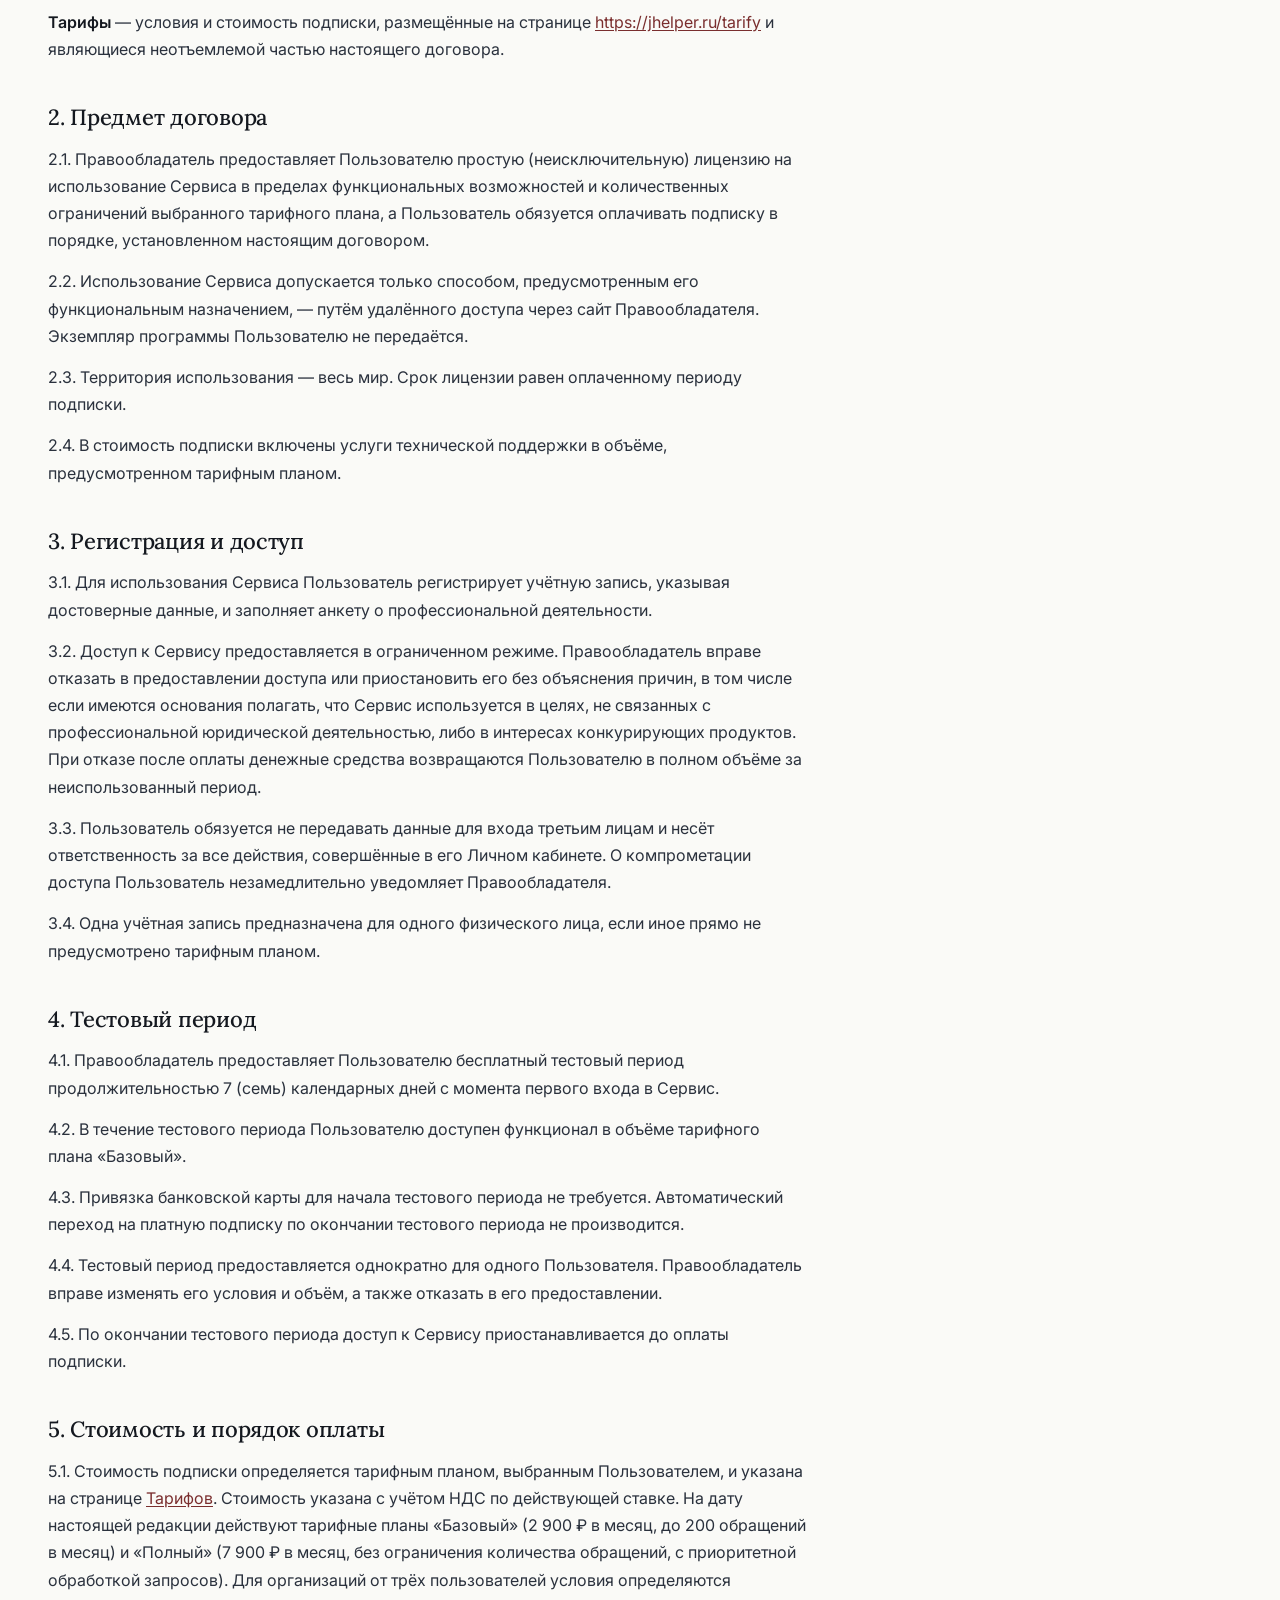
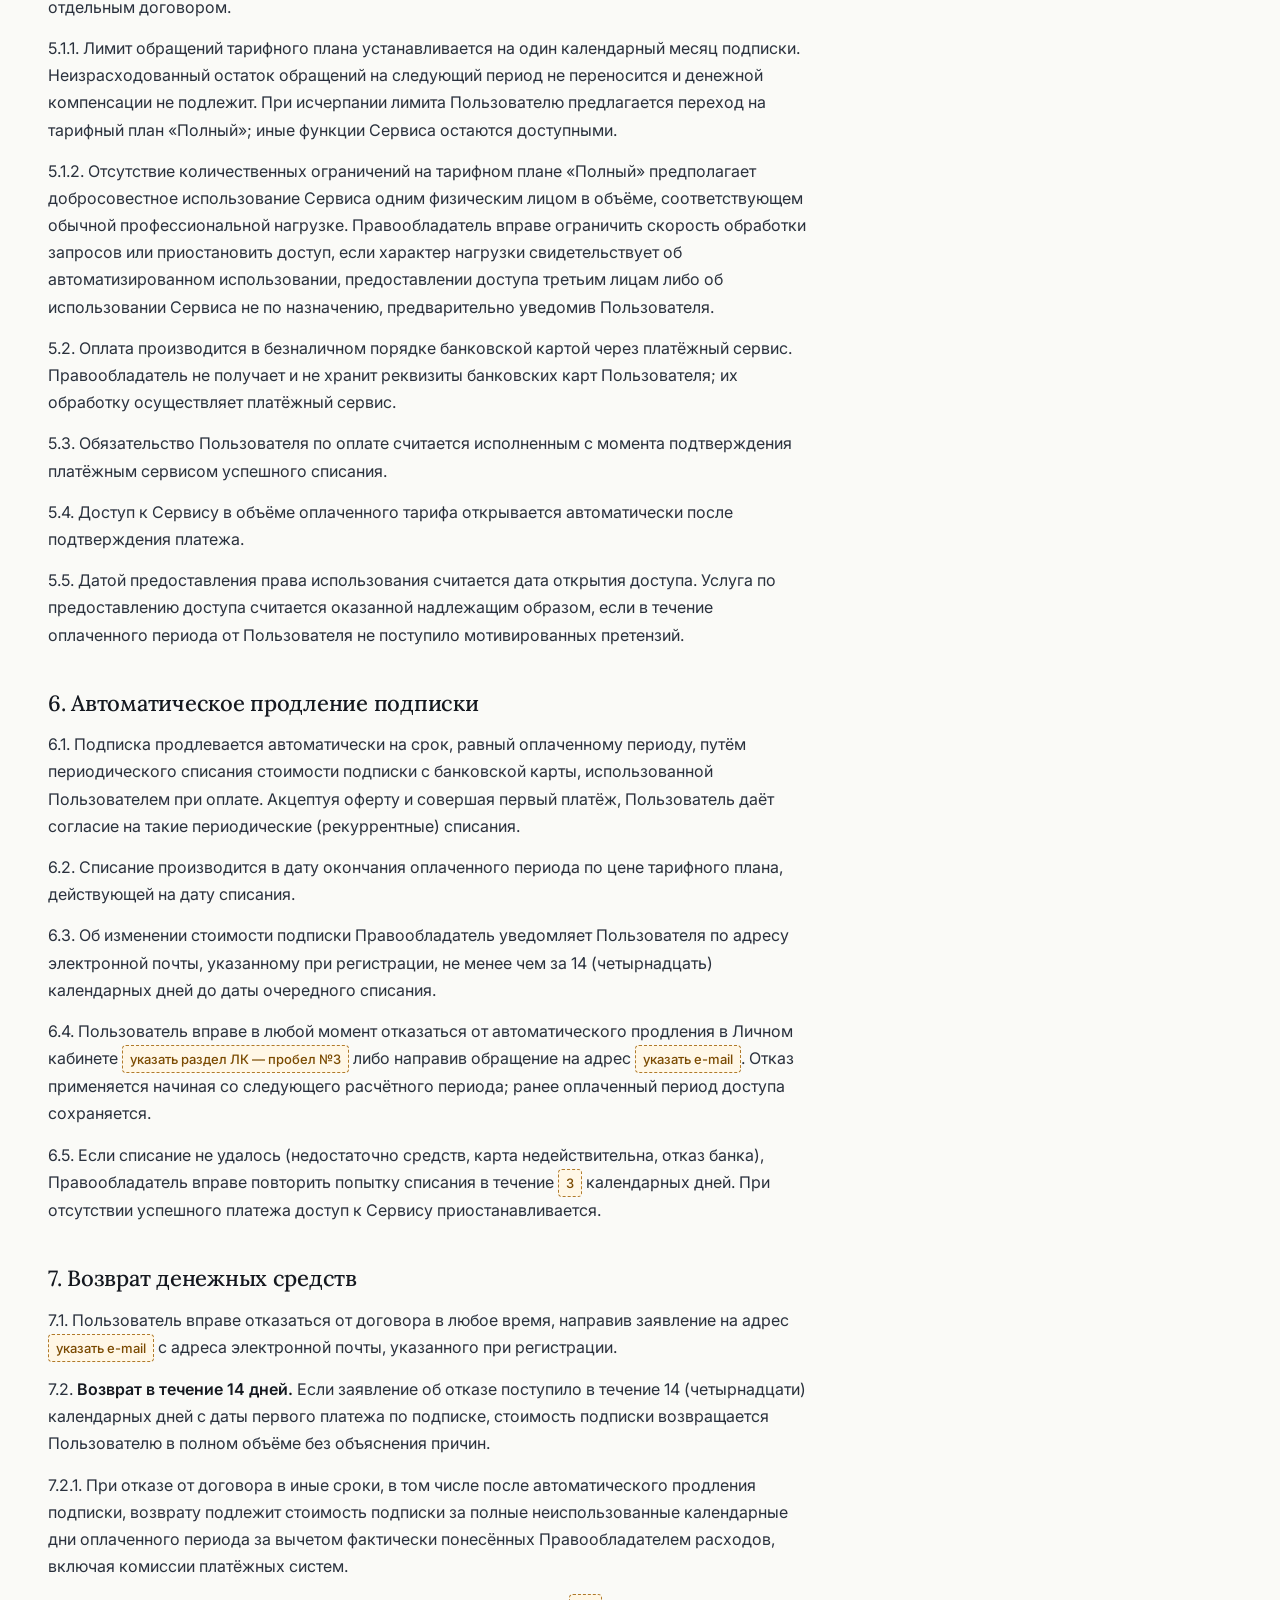
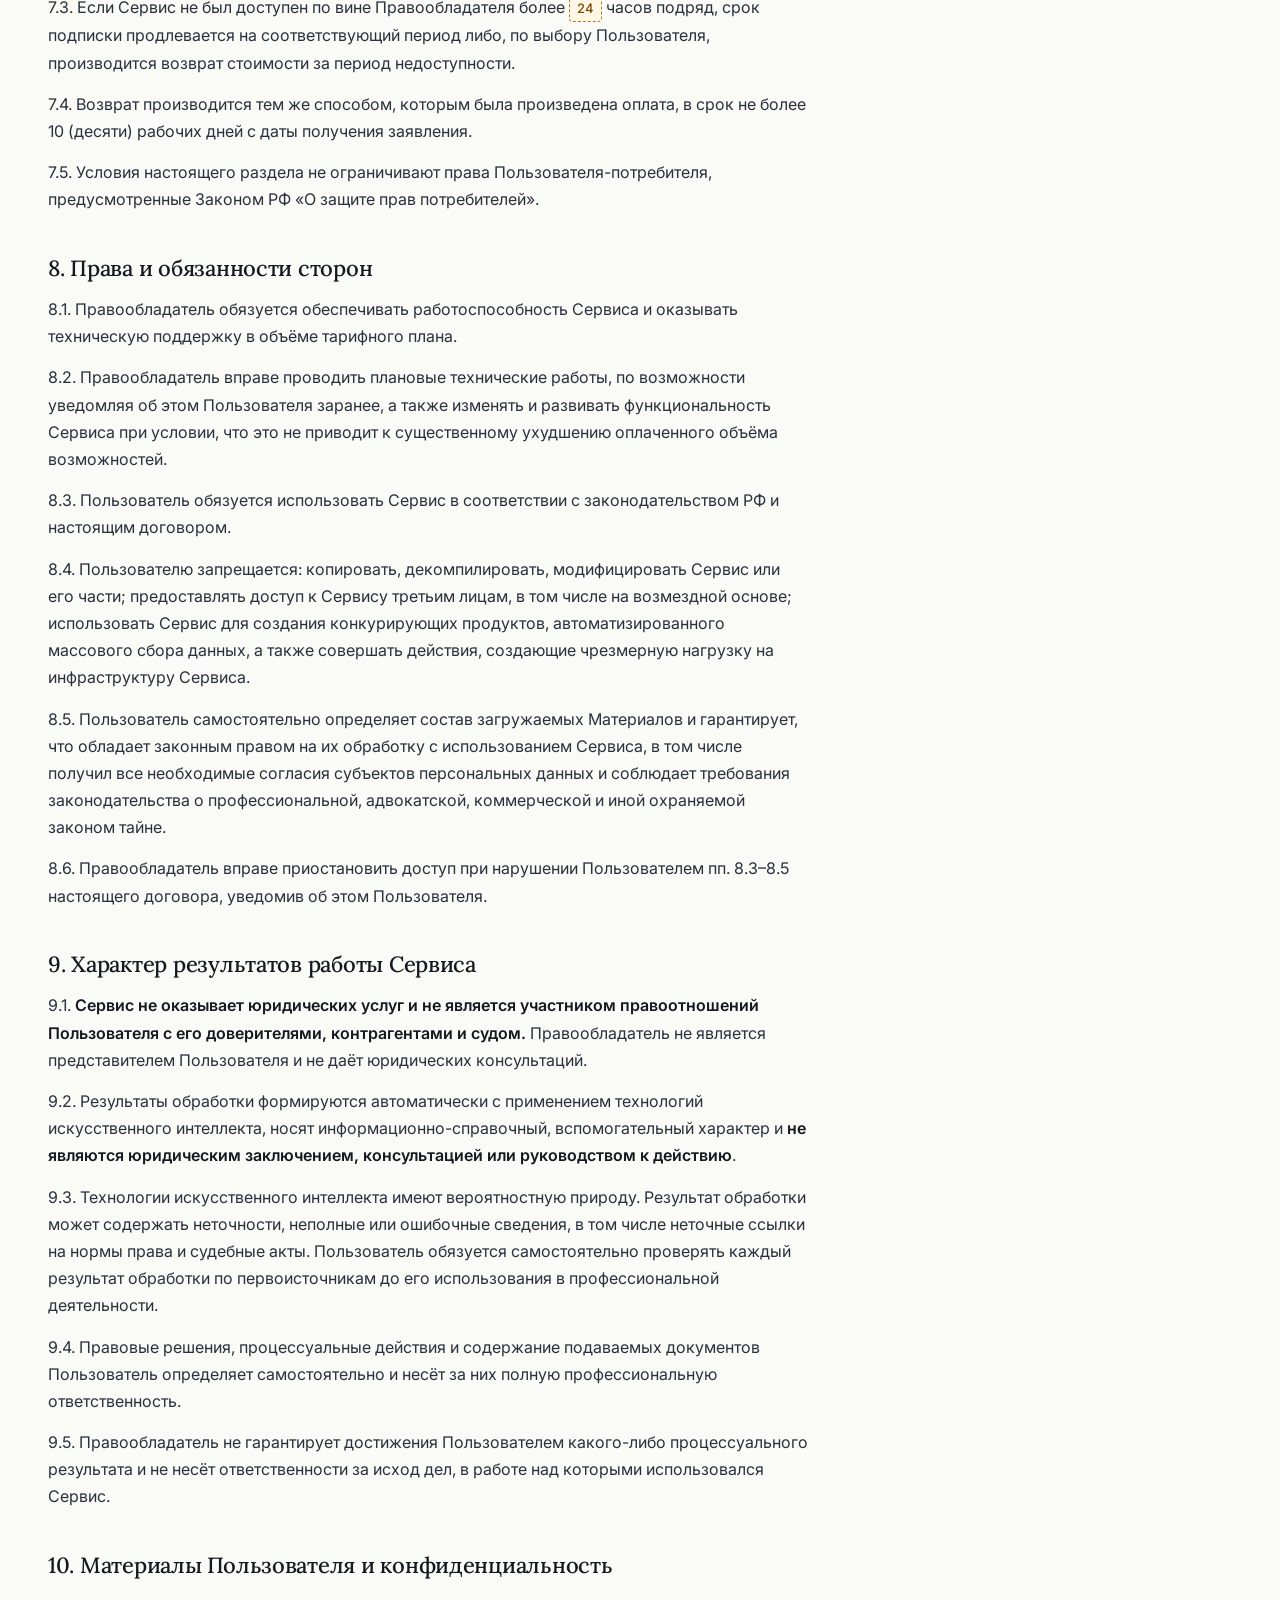
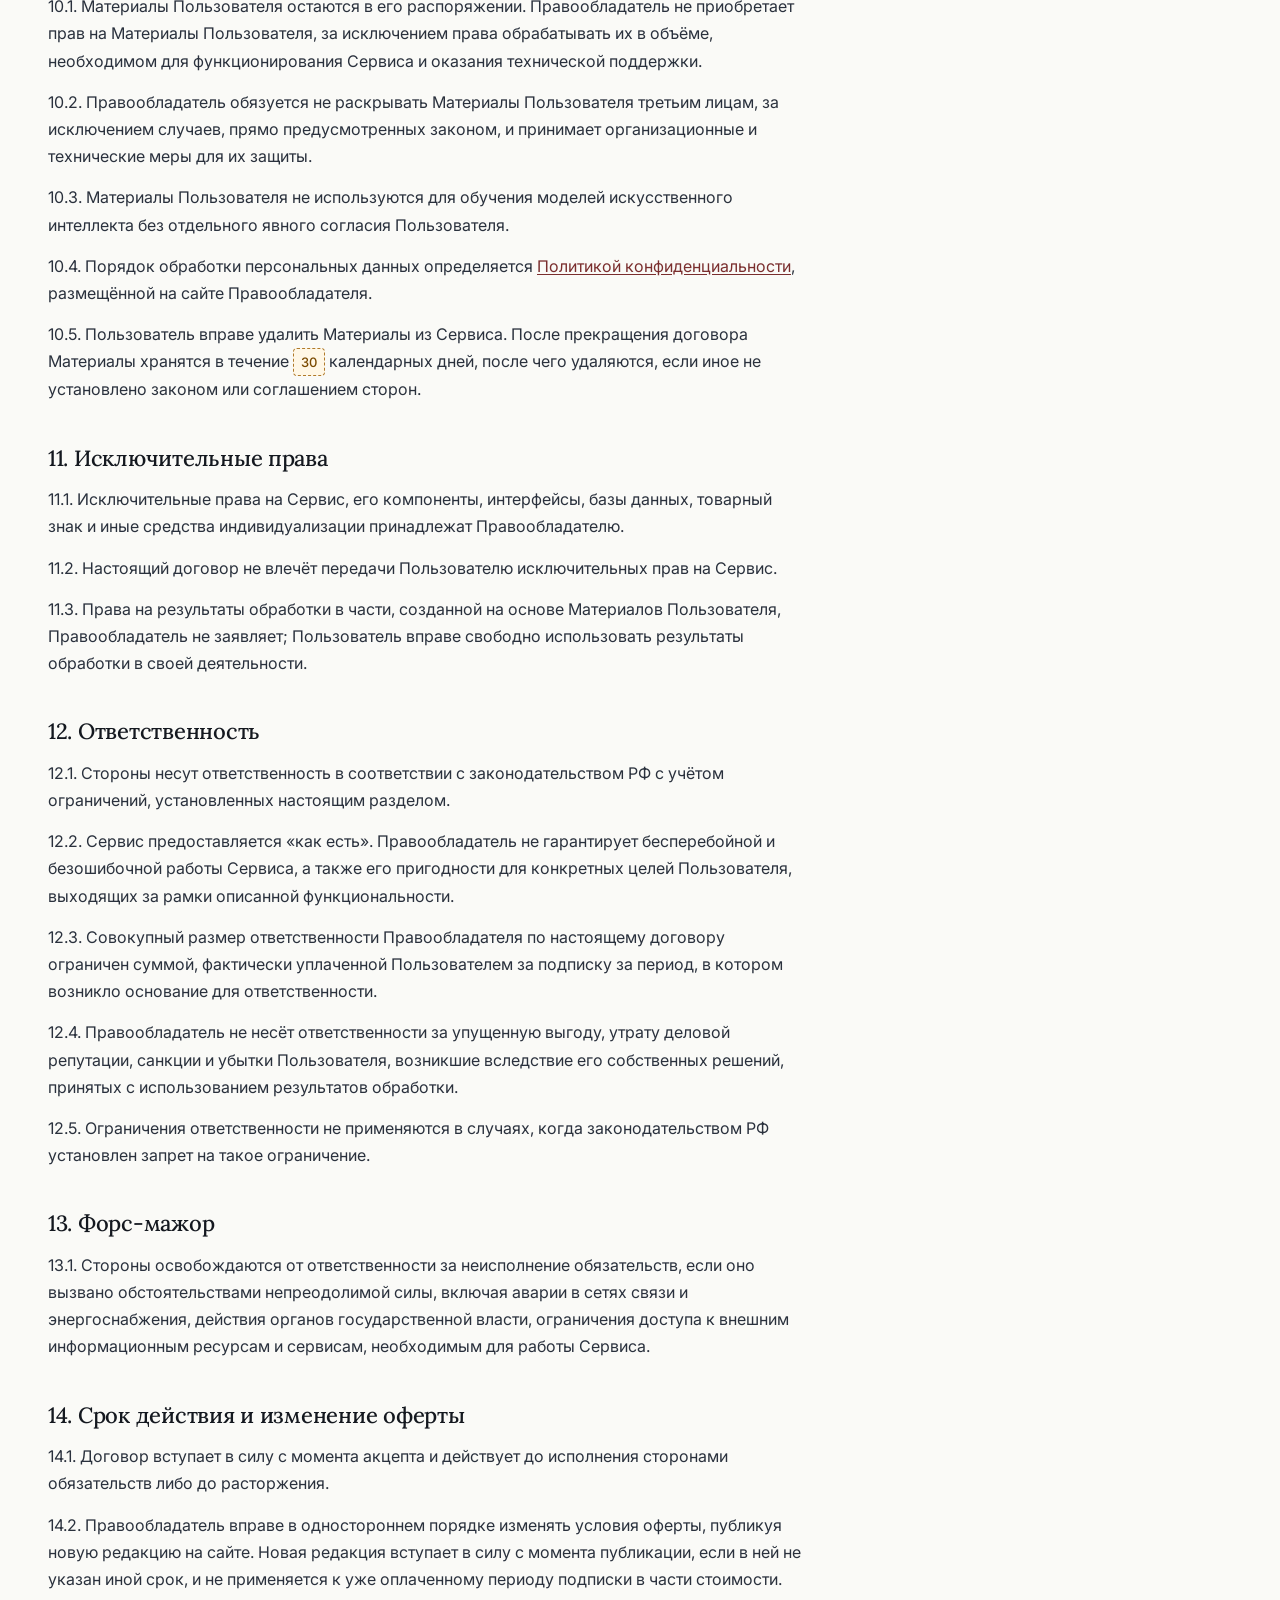
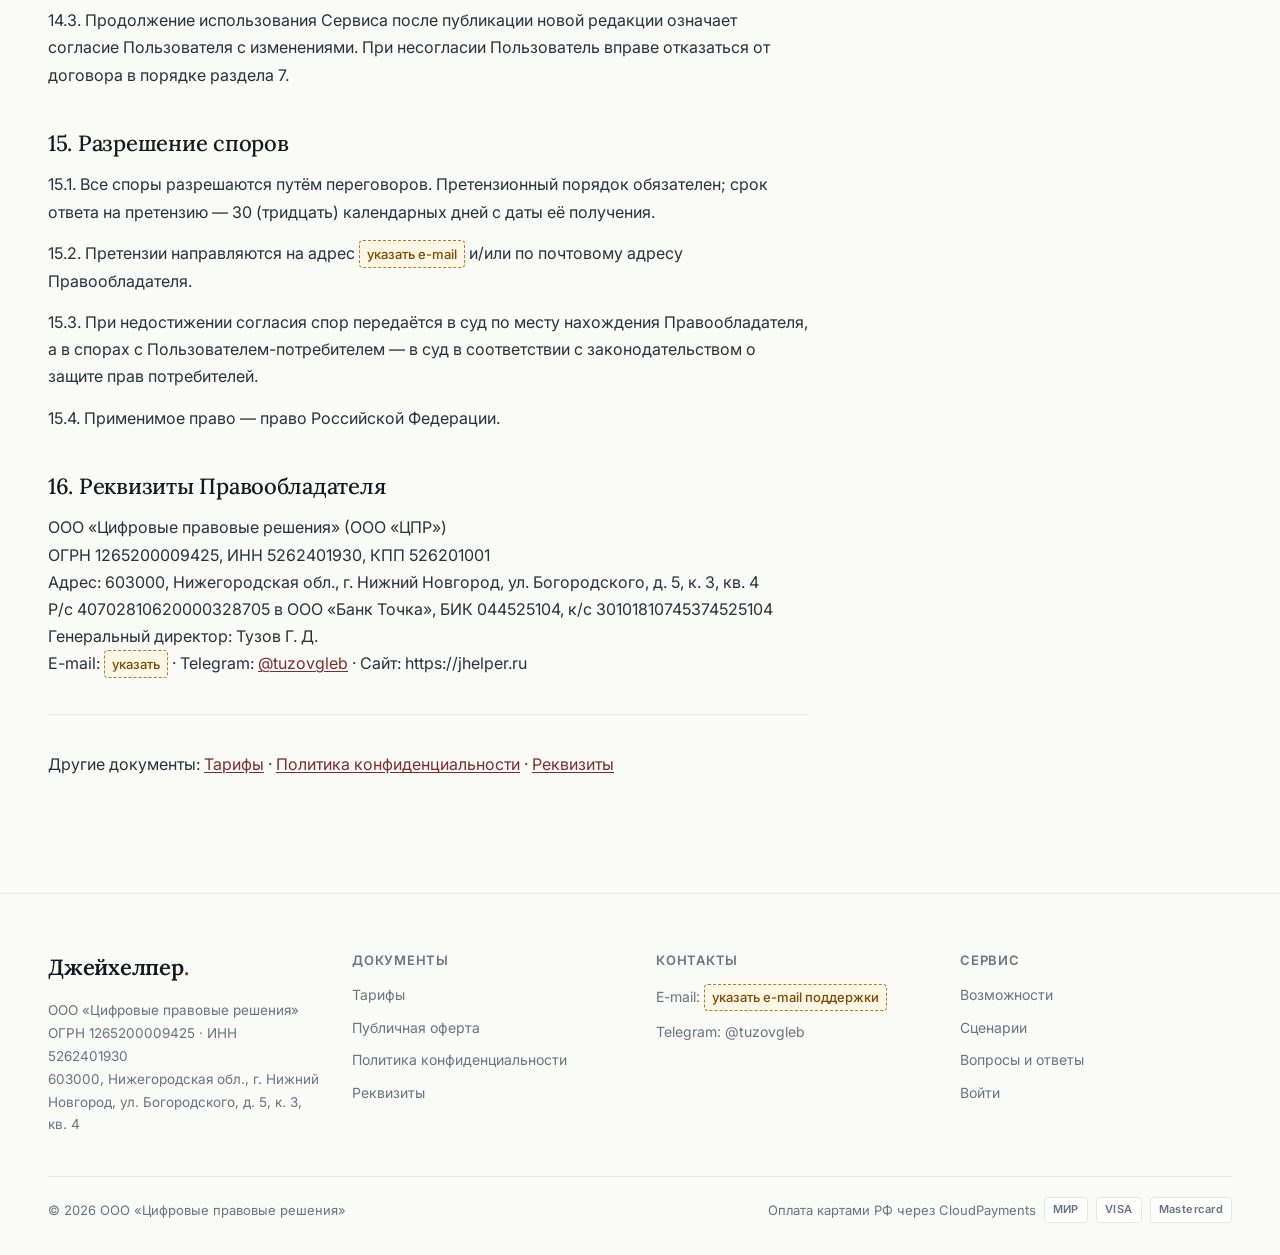
==== commit 90db6887: "FAQ в две колонки, Telegram вместо телефона Блок FAQ занимал левую половину секции, справа висело пу" ====
--- a/oferta/index.html
+++ b/oferta/index.html
@@ -10,23 +10,23 @@
 <link rel="preconnect" href="https://fonts.googleapis.com">
 <link rel="preconnect" href="https://fonts.gstatic.com" crossorigin>
 <link rel="stylesheet" href="https://fonts.googleapis.com/css2?family=Inter:wght@400;500;600;700&family=Lora:ital,wght@0,400;0,500;0,600;1,400;1,500&display=swap">
-<link rel="stylesheet" href="/assets/tokens.css">
-<link rel="stylesheet" href="/assets/legal.css">
+<link rel="stylesheet" href="../assets/tokens.css">
+<link rel="stylesheet" href="../assets/legal.css">
 </head>
 <body>
 
 <header class="app-header" id="header">
   <div class="container-x app-header-inner">
-    <a href="/" class="logo">Джейхелпер<span class="dot">.</span></a>
+    <a href="../" class="logo">Джейхелпер<span class="dot">.</span></a>
     <nav class="nav">
       <div class="nav-links">
-        <a href="/#features">Возможности</a>
-        <a href="/#use-cases">Сценарии</a>
-        <a href="/tarify">Тарифы</a>
-        <a href="/#faq">FAQ</a>
-      </div>
-      <a href="/#signin" class="btn btn-secondary btn-sm">Войти</a>
-      <a href="/#trial" class="btn btn-primary btn-sm">Попробовать 7 дней бесплатно</a>
+        <a href="../#features">Возможности</a>
+        <a href="../#use-cases">Сценарии</a>
+        <a href="../tarify/">Тарифы</a>
+        <a href="../#faq">FAQ</a>
+      </div>
+      <a href="../#signin" class="btn btn-secondary btn-sm">Войти</a>
+      <a href="../#trial" class="btn btn-primary btn-sm">Попробовать 7 дней бесплатно</a>
       <button class="menu-toggle" id="menuToggle" aria-label="Меню" aria-expanded="false">
         <svg width="20" height="20" viewBox="0 0 24 24" fill="none" stroke="currentColor" stroke-width="1.8" stroke-linecap="round"><path d="M4 7h16M4 12h16M4 17h16"/></svg>
       </button>
@@ -35,18 +35,18 @@
 </header>
 
 <div class="mobile-menu" id="mobileMenu">
-  <a href="/#features">Возможности</a>
-  <a href="/#use-cases">Сценарии</a>
-  <a href="/tarify">Тарифы</a>
-  <a href="/#faq">FAQ</a>
-  <a href="/#trial" class="btn btn-primary">Попробовать 7 дней бесплатно</a>
+  <a href="../#features">Возможности</a>
+  <a href="../#use-cases">Сценарии</a>
+  <a href="../tarify/">Тарифы</a>
+  <a href="../#faq">FAQ</a>
+  <a href="../#trial" class="btn btn-primary">Попробовать 7 дней бесплатно</a>
 </div>
 
 <main class="legal-page">
   <div class="container-x">
     <div class="legal-doc">
 
-      <div class="breadcrumbs"><a href="/">Главная</a><span class="sep">/</span>Публичная оферта</div>
+      <div class="breadcrumbs"><a href="../">Главная</a><span class="sep">/</span>Публичная оферта</div>
 
       <div class="legal-head">
         <h1>Публичная оферта о предоставлении права использования сервиса Jhelper</h1>
@@ -86,7 +86,7 @@
       <p><strong>Результат обработки</strong> — сводки, таблицы, расчёты, проекты документов, ответы на вопросы и иные материалы, формируемые Сервисом на основании Материалов Пользователя и открытых источников.</p>
       <p><strong>Обращение</strong> — единица учёта использования Сервиса: один запрос Пользователя, обработанный Сервисом (поиск судебной практики, консультация, подбор аргументов и контраргументов, поиск слабых мест позиции, распознавание документов и иные операции). Операции, требующие углублённого анализа, — подготовка процессуального документа и разбор дела — расходуют 5 обращений каждая.</p>
       <p><strong>Подписка</strong> — право использования Сервиса в объёме выбранного тарифного плана в течение оплаченного периода.</p>
-      <p><strong>Тарифы</strong> — условия и стоимость подписки, размещённые на странице <a href="/tarify">https://jhelper.ru/tarify</a> и являющиеся неотъемлемой частью настоящего договора.</p>
+      <p><strong>Тарифы</strong> — условия и стоимость подписки, размещённые на странице <a href="../tarify/">https://jhelper.ru/tarify</a> и являющиеся неотъемлемой частью настоящего договора.</p>
 
       <h2 id="p2">2. Предмет договора</h2>
       <p>2.1. Правообладатель предоставляет Пользователю простую (неисключительную) лицензию на использование Сервиса в пределах функциональных возможностей и количественных ограничений выбранного тарифного плана, а Пользователь обязуется оплачивать подписку в порядке, установленном настоящим договором.</p>
@@ -108,7 +108,7 @@
       <p>4.5. По окончании тестового периода доступ к Сервису приостанавливается до оплаты подписки.</p>
 
       <h2 id="p5">5. Стоимость и порядок оплаты</h2>
-      <p>5.1. Стоимость подписки определяется тарифным планом, выбранным Пользователем, и указана на странице <a href="/tarify">Тарифов</a>. Стоимость указана с учётом НДС по действующей ставке. На дату настоящей редакции действуют тарифные планы «Базовый» (2 900 ₽ в месяц, до 200 обращений в месяц) и «Полный» (7 900 ₽ в месяц, без ограничения количества обращений, с приоритетной обработкой запросов). Для организаций от трёх пользователей условия определяются отдельным договором.</p>
+      <p>5.1. Стоимость подписки определяется тарифным планом, выбранным Пользователем, и указана на странице <a href="../tarify/">Тарифов</a>. Стоимость указана с учётом НДС по действующей ставке. На дату настоящей редакции действуют тарифные планы «Базовый» (2 900 ₽ в месяц, до 200 обращений в месяц) и «Полный» (7 900 ₽ в месяц, без ограничения количества обращений, с приоритетной обработкой запросов). Для организаций от трёх пользователей условия определяются отдельным договором.</p>
       <p>5.1.1. Лимит обращений тарифного плана устанавливается на один календарный месяц подписки. Неизрасходованный остаток обращений на следующий период не переносится и денежной компенсации не подлежит. При исчерпании лимита Пользователю предлагается переход на тарифный план «Полный»; иные функции Сервиса остаются доступными.</p>
       <p>5.1.2. Отсутствие количественных ограничений на тарифном плане «Полный» предполагает добросовестное использование Сервиса одним физическим лицом в объёме, соответствующем обычной профессиональной нагрузке. Правообладатель вправе ограничить скорость обработки запросов или приостановить доступ, если характер нагрузки свидетельствует об автоматизированном использовании, предоставлении доступа третьим лицам либо об использовании Сервиса не по назначению, предварительно уведомив Пользователя.</p>
       <p>5.2. Оплата производится в безналичном порядке банковской картой через платёжный сервис. Правообладатель не получает и не хранит реквизиты банковских карт Пользователя; их обработку осуществляет платёжный сервис.</p>
@@ -150,7 +150,7 @@
       <p>10.1. Материалы Пользователя остаются в его распоряжении. Правообладатель не приобретает прав на Материалы Пользователя, за исключением права обрабатывать их в объёме, необходимом для функционирования Сервиса и оказания технической поддержки.</p>
       <p>10.2. Правообладатель обязуется не раскрывать Материалы Пользователя третьим лицам, за исключением случаев, прямо предусмотренных законом, и принимает организационные и технические меры для их защиты.</p>
       <p>10.3. Материалы Пользователя не используются для обучения моделей искусственного интеллекта без отдельного явного согласия Пользователя.</p>
-      <p>10.4. Порядок обработки персональных данных определяется <a href="/privacy">Политикой конфиденциальности</a>, размещённой на сайте Правообладателя.</p>
+      <p>10.4. Порядок обработки персональных данных определяется <a href="../privacy/">Политикой конфиденциальности</a>, размещённой на сайте Правообладателя.</p>
       <p>10.5. Пользователь вправе удалить Материалы из Сервиса. После прекращения договора Материалы хранятся в течение <span class="todo">30</span> календарных дней, после чего удаляются, если иное не установлено законом или соглашением сторон.</p>
 
       <h2 id="p11">11. Исключительные права</h2>
@@ -186,12 +186,12 @@
         Адрес: 603000, Нижегородская обл., г. Нижний Новгород, ул. Богородского, д. 5, к. 3, кв. 4<br>
         Р/с 40702810620000328705 в ООО «Банк Точка», БИК 044525104, к/с 30101810745374525104<br>
         Генеральный директор: Тузов Г. Д.<br>
-        E-mail: <span class="todo">указать</span> · Телефон: <span class="todo">указать</span> · Сайт: https://jhelper.ru
+        E-mail: <span class="todo">указать</span> · Telegram: <a href="https://t.me/tuzovgleb" target="_blank" rel="noopener">@tuzovgleb</a> · Сайт: https://jhelper.ru
       </p>
 
       <hr>
 
-      <p>Другие документы: <a href="/tarify">Тарифы</a> · <a href="/privacy">Политика конфиденциальности</a> · <a href="/rekvizity">Реквизиты</a></p>
+      <p>Другие документы: <a href="../tarify/">Тарифы</a> · <a href="../privacy/">Политика конфиденциальности</a> · <a href="../rekvizity/">Реквизиты</a></p>
 
     </div>
   </div>
@@ -201,7 +201,7 @@
   <div class="container-x">
     <div class="footer-cols">
       <div>
-        <a href="/" class="logo">Джейхелпер<span class="dot">.</span></a>
+        <a href="../" class="logo">Джейхелпер<span class="dot">.</span></a>
         <p class="footer-legal">
           ООО «Цифровые правовые решения»<br>
           ОГРН 1265200009425 · ИНН 5262401930<br>
@@ -211,28 +211,26 @@
       <div>
         <div class="footer-col-title">Документы</div>
         <ul class="footer-list">
-          <li><a href="/tarify">Тарифы</a></li>
-          <li><a href="/oferta">Публичная оферта</a></li>
-          <li><a href="/privacy">Политика конфиденциальности</a></li>
-          <li><a href="/rekvizity">Реквизиты</a></li>
+          <li><a href="../tarify/">Тарифы</a></li>
+          <li><a href="../oferta/">Публичная оферта</a></li>
+          <li><a href="../privacy/">Политика конфиденциальности</a></li>
+          <li><a href="../rekvizity/">Реквизиты</a></li>
         </ul>
       </div>
       <div>
         <div class="footer-col-title">Контакты</div>
         <ul class="footer-list">
           <li>E-mail: <span class="todo">указать e-mail поддержки</span></li>
-          <li>Телефон: <span class="todo">указать телефон</span></li>
-          <li>Часы работы: <span class="todo">указать</span></li>
-          <li>Telegram: <span class="todo">указать</span></li>
+          <li>Telegram: <a href="https://t.me/tuzovgleb" target="_blank" rel="noopener">@tuzovgleb</a></li>
         </ul>
       </div>
       <div>
         <div class="footer-col-title">Сервис</div>
         <ul class="footer-list">
-          <li><a href="/#features">Возможности</a></li>
-          <li><a href="/#use-cases">Сценарии</a></li>
-          <li><a href="/#faq">Вопросы и ответы</a></li>
-          <li><a href="/#signin">Войти</a></li>
+          <li><a href="../#features">Возможности</a></li>
+          <li><a href="../#use-cases">Сценарии</a></li>
+          <li><a href="../#faq">Вопросы и ответы</a></li>
+          <li><a href="../#signin">Войти</a></li>
         </ul>
       </div>
     </div>
@@ -248,6 +246,6 @@
   </div>
 </footer>
 
-<script src="/assets/app.js"></script>
+<script src="../assets/app.js"></script>
 </body>
 </html>
